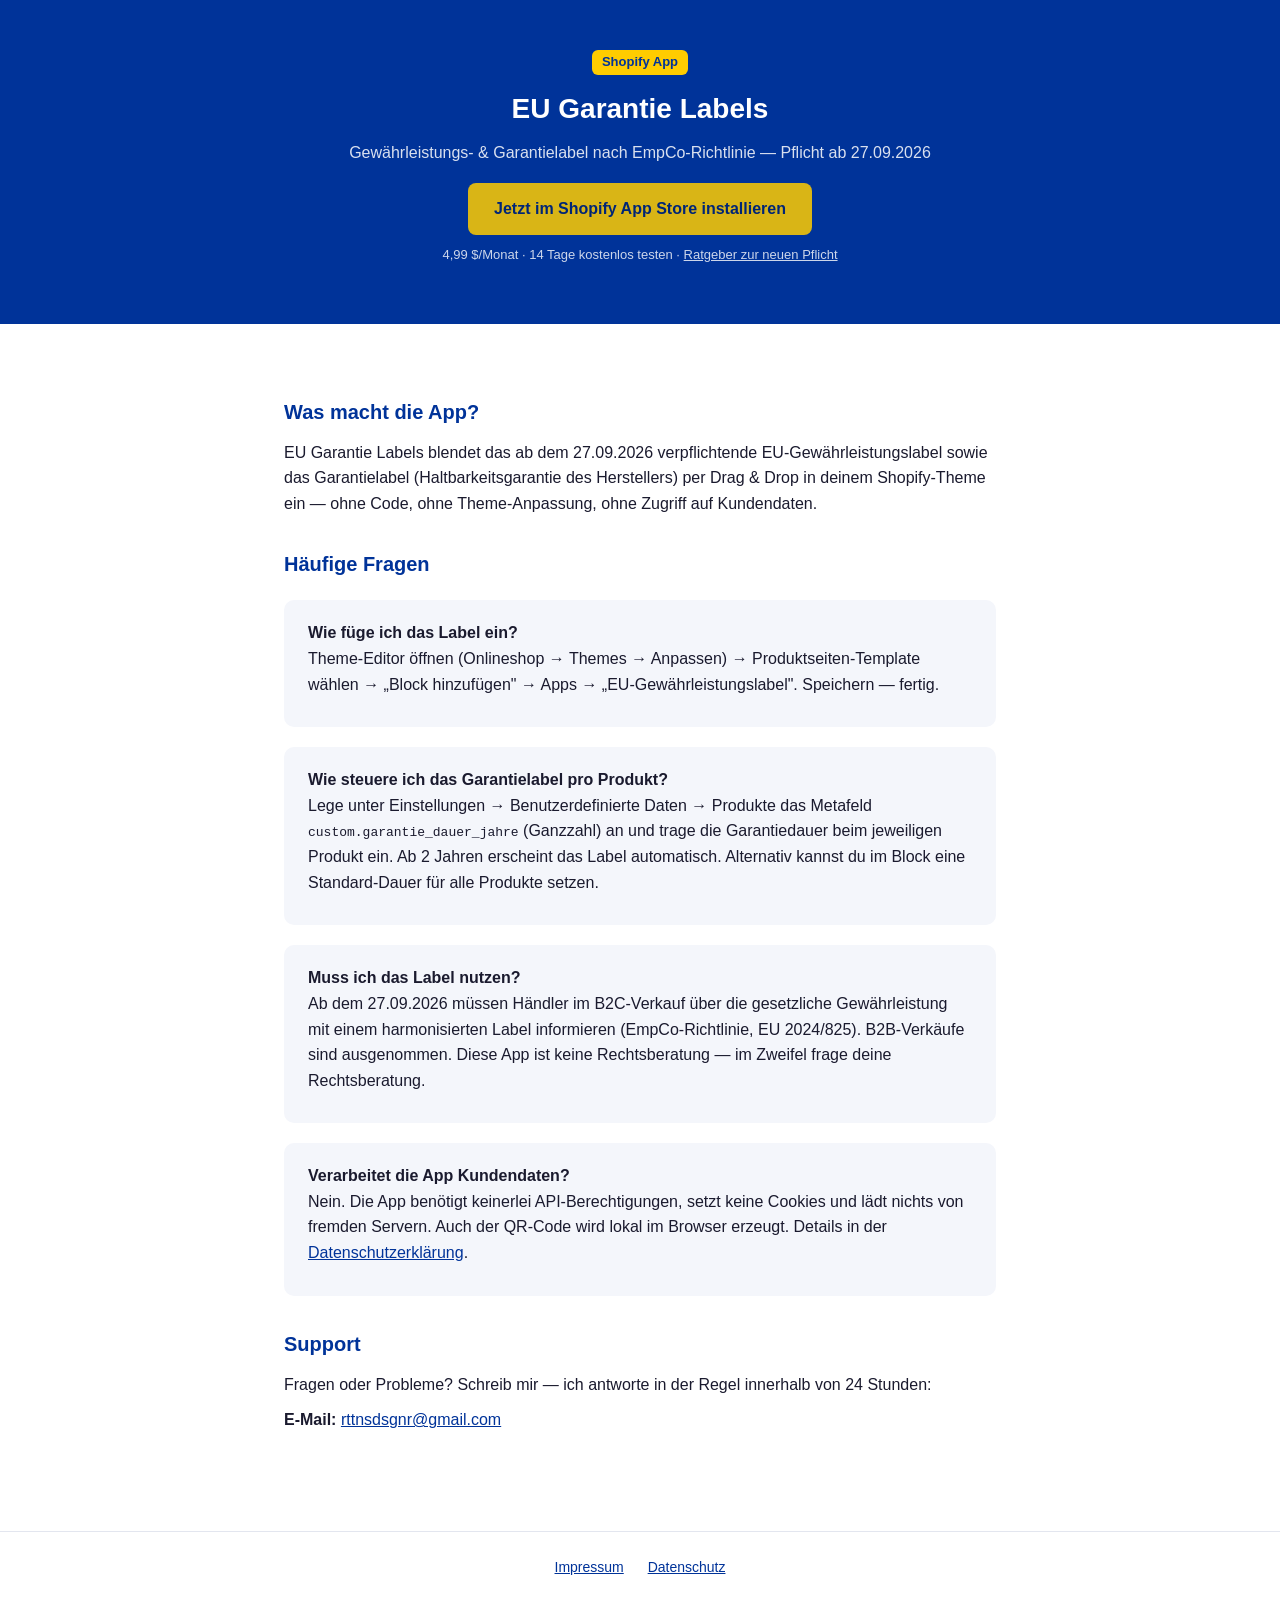
==== index.html @ a7b664f0 "App-Store-Button + SEO-Ratgeber" ====
<!DOCTYPE html>
<html lang="de">
<head>
<meta charset="UTF-8">
<meta name="viewport" content="width=device-width, initial-scale=1">
<title>EU Garantie Labels — Support</title>
<style>
  :root { --blau: #003399; --gelb: #FFCC00; }
  * { box-sizing: border-box; margin: 0; padding: 0; }
  body { font-family: -apple-system, "Segoe UI", Roboto, sans-serif; color: #1a1a2e; line-height: 1.6; }
  header { background: var(--blau); color: #fff; padding: 48px 24px; text-align: center; }
  header h1 { font-size: 28px; margin-bottom: 8px; }
  header p { opacity: .85; }
  main { max-width: 760px; margin: 0 auto; padding: 40px 24px; }
  h2 { color: var(--blau); margin: 32px 0 12px; font-size: 20px; }
  p, li { margin-bottom: 10px; }
  ul { padding-left: 22px; }
  .karte { background: #f4f6fb; border-radius: 10px; padding: 20px 24px; margin: 20px 0; }
  a { color: var(--blau); }
  footer { border-top: 1px solid #e3e6ef; margin-top: 48px; padding: 24px; text-align: center; font-size: 14px; color: #667; }
  footer a { margin: 0 10px; }
  .badge { display: inline-block; background: var(--gelb); color: var(--blau); font-weight: 700; border-radius: 6px; padding: 2px 10px; font-size: 13px; margin-bottom: 12px; }
</style>
</head>
<body>
<header>
  <div class="badge">Shopify App</div>
  <h1>EU Garantie Labels</h1>
  <p>Gewährleistungs- &amp; Garantielabel nach EmpCo-Richtlinie — Pflicht ab 27.09.2026</p>
  <p style="margin-top:18px;">
    <a href="https://apps.shopify.com/eu-garantie-labels" rel="noopener" style="display:inline-block;background:var(--gelb);color:#002370;font-weight:800;text-decoration:none;padding:13px 26px;border-radius:8px;">Jetzt im Shopify App Store installieren</a>
  </p>
  <p style="margin-top:10px;font-size:13px;opacity:.8;">4,99 $/Monat · 14 Tage kostenlos testen · <a href="ratgeber.html" style="color:#fff;">Ratgeber zur neuen Pflicht</a></p>
</header>
<main>
  <h2>Was macht die App?</h2>
  <p>EU Garantie Labels blendet das ab dem 27.09.2026 verpflichtende EU-Gewährleistungslabel sowie das Garantielabel (Haltbarkeitsgarantie des Herstellers) per Drag &amp; Drop in deinem Shopify-Theme ein — ohne Code, ohne Theme-Anpassung, ohne Zugriff auf Kundendaten.</p>

  <h2>Häufige Fragen</h2>
  <div class="karte">
    <p><strong>Wie füge ich das Label ein?</strong><br>
    Theme-Editor öffnen (Onlineshop → Themes → Anpassen) → Produktseiten-Template wählen → „Block hinzufügen" → Apps → „EU-Gewährleistungslabel". Speichern — fertig.</p>
  </div>
  <div class="karte">
    <p><strong>Wie steuere ich das Garantielabel pro Produkt?</strong><br>
    Lege unter Einstellungen → Benutzerdefinierte Daten → Produkte das Metafeld <code>custom.garantie_dauer_jahre</code> (Ganzzahl) an und trage die Garantiedauer beim jeweiligen Produkt ein. Ab 2 Jahren erscheint das Label automatisch. Alternativ kannst du im Block eine Standard-Dauer für alle Produkte setzen.</p>
  </div>
  <div class="karte">
    <p><strong>Muss ich das Label nutzen?</strong><br>
    Ab dem 27.09.2026 müssen Händler im B2C-Verkauf über die gesetzliche Gewährleistung mit einem harmonisierten Label informieren (EmpCo-Richtlinie, EU 2024/825). B2B-Verkäufe sind ausgenommen. Diese App ist keine Rechtsberatung — im Zweifel frage deine Rechtsberatung.</p>
  </div>
  <div class="karte">
    <p><strong>Verarbeitet die App Kundendaten?</strong><br>
    Nein. Die App benötigt keinerlei API-Berechtigungen, setzt keine Cookies und lädt nichts von fremden Servern. Auch der QR-Code wird lokal im Browser erzeugt. Details in der <a href="datenschutz.html">Datenschutzerklärung</a>.</p>
  </div>

  <h2>Support</h2>
  <p>Fragen oder Probleme? Schreib mir — ich antworte in der Regel innerhalb von 24 Stunden:</p>
  <p><strong>E-Mail:</strong> <a href="mailto:rttnsdsgnr@gmail.com">rttnsdsgnr@gmail.com</a></p>
</main>
<footer>
  <a href="impressum.html">Impressum</a>
  <a href="datenschutz.html">Datenschutz</a>
</footer>
</body>
</html>
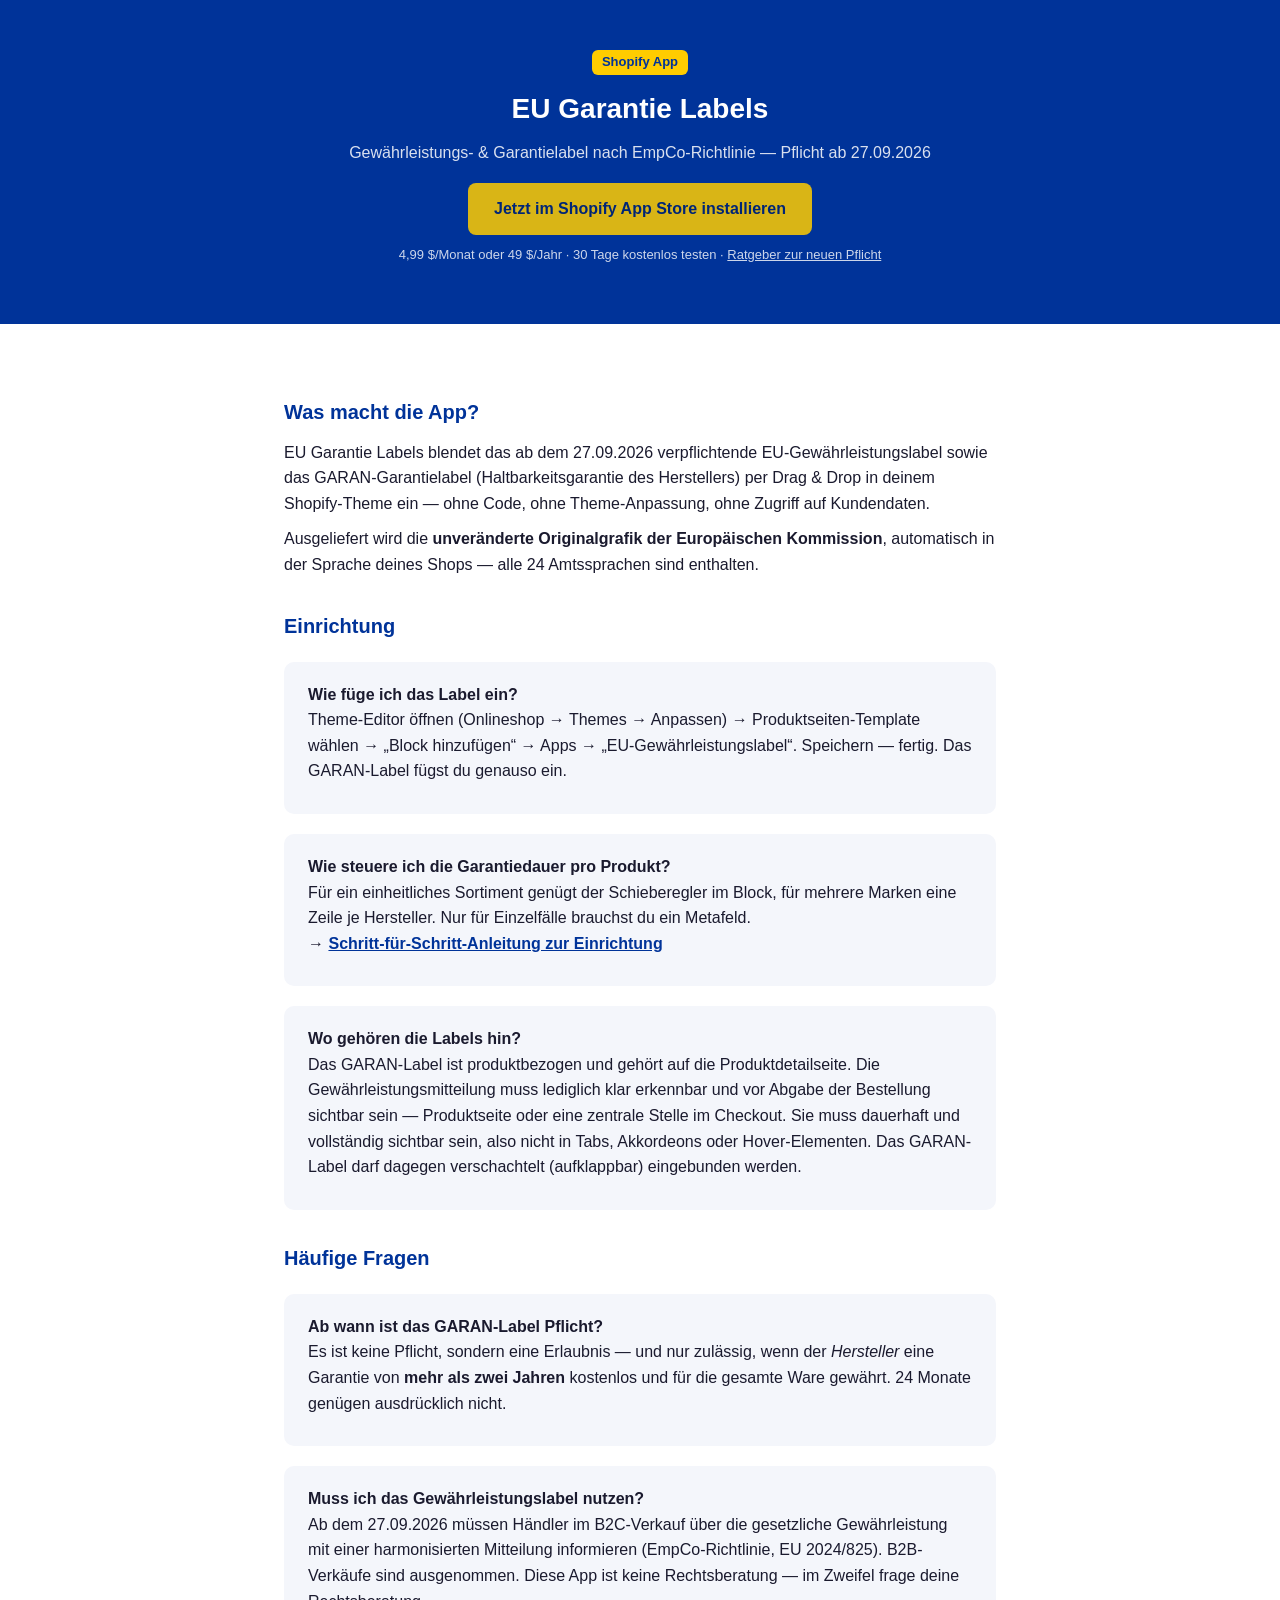
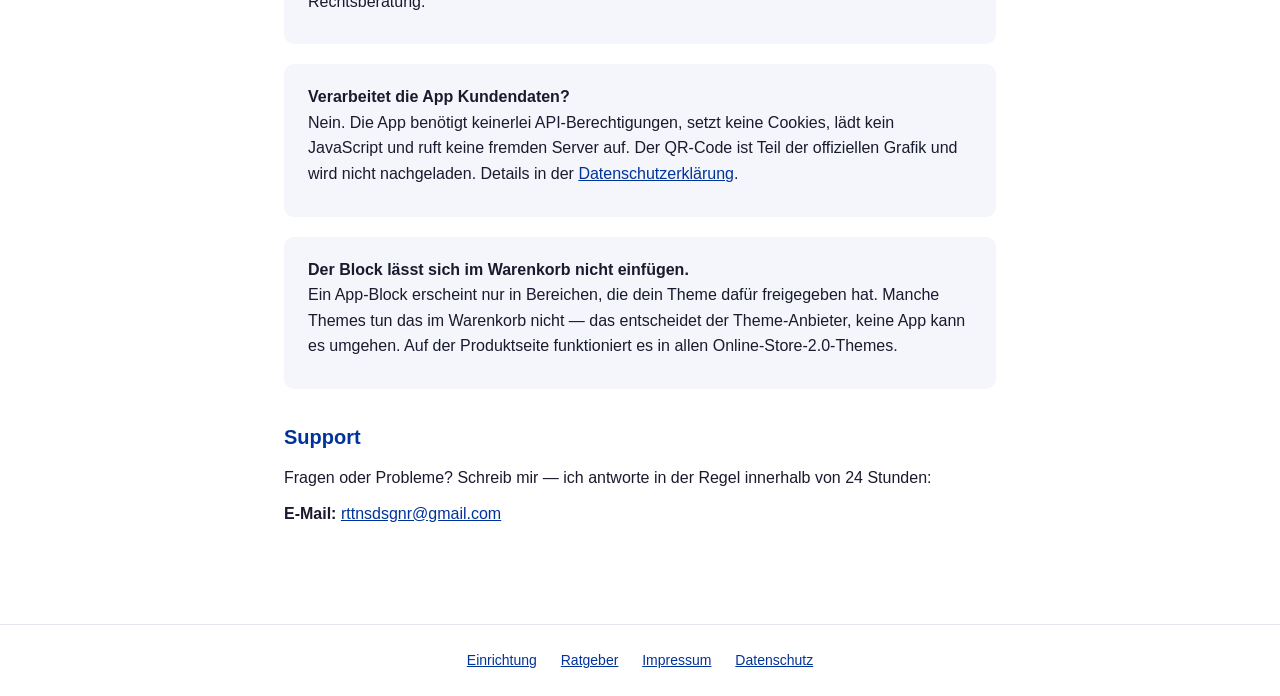
==== commit f7fbe0bc: "Einrichtungsanleitung ergaenzt, veraltete Angaben korrigiert" ====
--- a/index.html
+++ b/index.html
@@ -17,6 +17,7 @@
   ul { padding-left: 22px; }
   .karte { background: #f4f6fb; border-radius: 10px; padding: 20px 24px; margin: 20px 0; }
   a { color: var(--blau); }
+  code { background: #eef1f8; border-radius: 4px; padding: 1px 6px; font-size: 14px; }
   footer { border-top: 1px solid #e3e6ef; margin-top: 48px; padding: 24px; text-align: center; font-size: 14px; color: #667; }
   footer a { margin: 0 10px; }
   .badge { display: inline-block; background: var(--gelb); color: var(--blau); font-weight: 700; border-radius: 6px; padding: 2px 10px; font-size: 13px; margin-bottom: 12px; }
@@ -30,28 +31,44 @@
   <p style="margin-top:18px;">
     <a href="https://apps.shopify.com/eu-garantie-labels" rel="noopener" style="display:inline-block;background:var(--gelb);color:#002370;font-weight:800;text-decoration:none;padding:13px 26px;border-radius:8px;">Jetzt im Shopify App Store installieren</a>
   </p>
-  <p style="margin-top:10px;font-size:13px;opacity:.8;">4,99 $/Monat · 14 Tage kostenlos testen · <a href="ratgeber.html" style="color:#fff;">Ratgeber zur neuen Pflicht</a></p>
+  <p style="margin-top:10px;font-size:13px;opacity:.8;">4,99 $/Monat oder 49 $/Jahr · 30 Tage kostenlos testen · <a href="ratgeber.html" style="color:#fff;">Ratgeber zur neuen Pflicht</a></p>
 </header>
 <main>
   <h2>Was macht die App?</h2>
-  <p>EU Garantie Labels blendet das ab dem 27.09.2026 verpflichtende EU-Gewährleistungslabel sowie das Garantielabel (Haltbarkeitsgarantie des Herstellers) per Drag &amp; Drop in deinem Shopify-Theme ein — ohne Code, ohne Theme-Anpassung, ohne Zugriff auf Kundendaten.</p>
+  <p>EU Garantie Labels blendet das ab dem 27.09.2026 verpflichtende EU-Gewährleistungslabel sowie das GARAN-Garantielabel (Haltbarkeitsgarantie des Herstellers) per Drag &amp; Drop in deinem Shopify-Theme ein — ohne Code, ohne Theme-Anpassung, ohne Zugriff auf Kundendaten.</p>
+  <p>Ausgeliefert wird die <strong>unveränderte Originalgrafik der Europäischen Kommission</strong>, automatisch in der Sprache deines Shops — alle 24 Amtssprachen sind enthalten.</p>
+
+  <h2>Einrichtung</h2>
+  <div class="karte">
+    <p><strong>Wie füge ich das Label ein?</strong><br>
+    Theme-Editor öffnen (Onlineshop → Themes → Anpassen) → Produktseiten-Template wählen → „Block hinzufügen“ → Apps → „EU-Gewährleistungslabel“. Speichern — fertig. Das GARAN-Label fügst du genauso ein.</p>
+  </div>
+  <div class="karte">
+    <p><strong>Wie steuere ich die Garantiedauer pro Produkt?</strong><br>
+    Für ein einheitliches Sortiment genügt der Schieberegler im Block, für mehrere Marken eine Zeile je Hersteller. Nur für Einzelfälle brauchst du ein Metafeld.<br>
+    → <a href="einrichtung.html"><strong>Schritt-für-Schritt-Anleitung zur Einrichtung</strong></a></p>
+  </div>
+  <div class="karte">
+    <p><strong>Wo gehören die Labels hin?</strong><br>
+    Das GARAN-Label ist produktbezogen und gehört auf die Produktdetailseite. Die Gewährleistungsmitteilung muss lediglich klar erkennbar und vor Abgabe der Bestellung sichtbar sein — Produktseite oder eine zentrale Stelle im Checkout. Sie muss dauerhaft und vollständig sichtbar sein, also nicht in Tabs, Akkordeons oder Hover-Elementen. Das GARAN-Label darf dagegen verschachtelt (aufklappbar) eingebunden werden.</p>
+  </div>
 
   <h2>Häufige Fragen</h2>
   <div class="karte">
-    <p><strong>Wie füge ich das Label ein?</strong><br>
-    Theme-Editor öffnen (Onlineshop → Themes → Anpassen) → Produktseiten-Template wählen → „Block hinzufügen" → Apps → „EU-Gewährleistungslabel". Speichern — fertig.</p>
+    <p><strong>Ab wann ist das GARAN-Label Pflicht?</strong><br>
+    Es ist keine Pflicht, sondern eine Erlaubnis — und nur zulässig, wenn der <em>Hersteller</em> eine Garantie von <strong>mehr als zwei Jahren</strong> kostenlos und für die gesamte Ware gewährt. 24 Monate genügen ausdrücklich nicht.</p>
   </div>
   <div class="karte">
-    <p><strong>Wie steuere ich das Garantielabel pro Produkt?</strong><br>
-    Lege unter Einstellungen → Benutzerdefinierte Daten → Produkte das Metafeld <code>custom.garantie_dauer_jahre</code> (Ganzzahl) an und trage die Garantiedauer beim jeweiligen Produkt ein. Ab 2 Jahren erscheint das Label automatisch. Alternativ kannst du im Block eine Standard-Dauer für alle Produkte setzen.</p>
-  </div>
-  <div class="karte">
-    <p><strong>Muss ich das Label nutzen?</strong><br>
-    Ab dem 27.09.2026 müssen Händler im B2C-Verkauf über die gesetzliche Gewährleistung mit einem harmonisierten Label informieren (EmpCo-Richtlinie, EU 2024/825). B2B-Verkäufe sind ausgenommen. Diese App ist keine Rechtsberatung — im Zweifel frage deine Rechtsberatung.</p>
+    <p><strong>Muss ich das Gewährleistungslabel nutzen?</strong><br>
+    Ab dem 27.09.2026 müssen Händler im B2C-Verkauf über die gesetzliche Gewährleistung mit einer harmonisierten Mitteilung informieren (EmpCo-Richtlinie, EU 2024/825). B2B-Verkäufe sind ausgenommen. Diese App ist keine Rechtsberatung — im Zweifel frage deine Rechtsberatung.</p>
   </div>
   <div class="karte">
     <p><strong>Verarbeitet die App Kundendaten?</strong><br>
-    Nein. Die App benötigt keinerlei API-Berechtigungen, setzt keine Cookies und lädt nichts von fremden Servern. Auch der QR-Code wird lokal im Browser erzeugt. Details in der <a href="datenschutz.html">Datenschutzerklärung</a>.</p>
+    Nein. Die App benötigt keinerlei API-Berechtigungen, setzt keine Cookies, lädt kein JavaScript und ruft keine fremden Server auf. Der QR-Code ist Teil der offiziellen Grafik und wird nicht nachgeladen. Details in der <a href="datenschutz.html">Datenschutzerklärung</a>.</p>
+  </div>
+  <div class="karte">
+    <p><strong>Der Block lässt sich im Warenkorb nicht einfügen.</strong><br>
+    Ein App-Block erscheint nur in Bereichen, die dein Theme dafür freigegeben hat. Manche Themes tun das im Warenkorb nicht — das entscheidet der Theme-Anbieter, keine App kann es umgehen. Auf der Produktseite funktioniert es in allen Online-Store-2.0-Themes.</p>
   </div>
 
   <h2>Support</h2>
@@ -59,6 +76,8 @@
   <p><strong>E-Mail:</strong> <a href="mailto:rttnsdsgnr@gmail.com">rttnsdsgnr@gmail.com</a></p>
 </main>
 <footer>
+  <a href="einrichtung.html">Einrichtung</a>
+  <a href="ratgeber.html">Ratgeber</a>
   <a href="impressum.html">Impressum</a>
   <a href="datenschutz.html">Datenschutz</a>
 </footer>
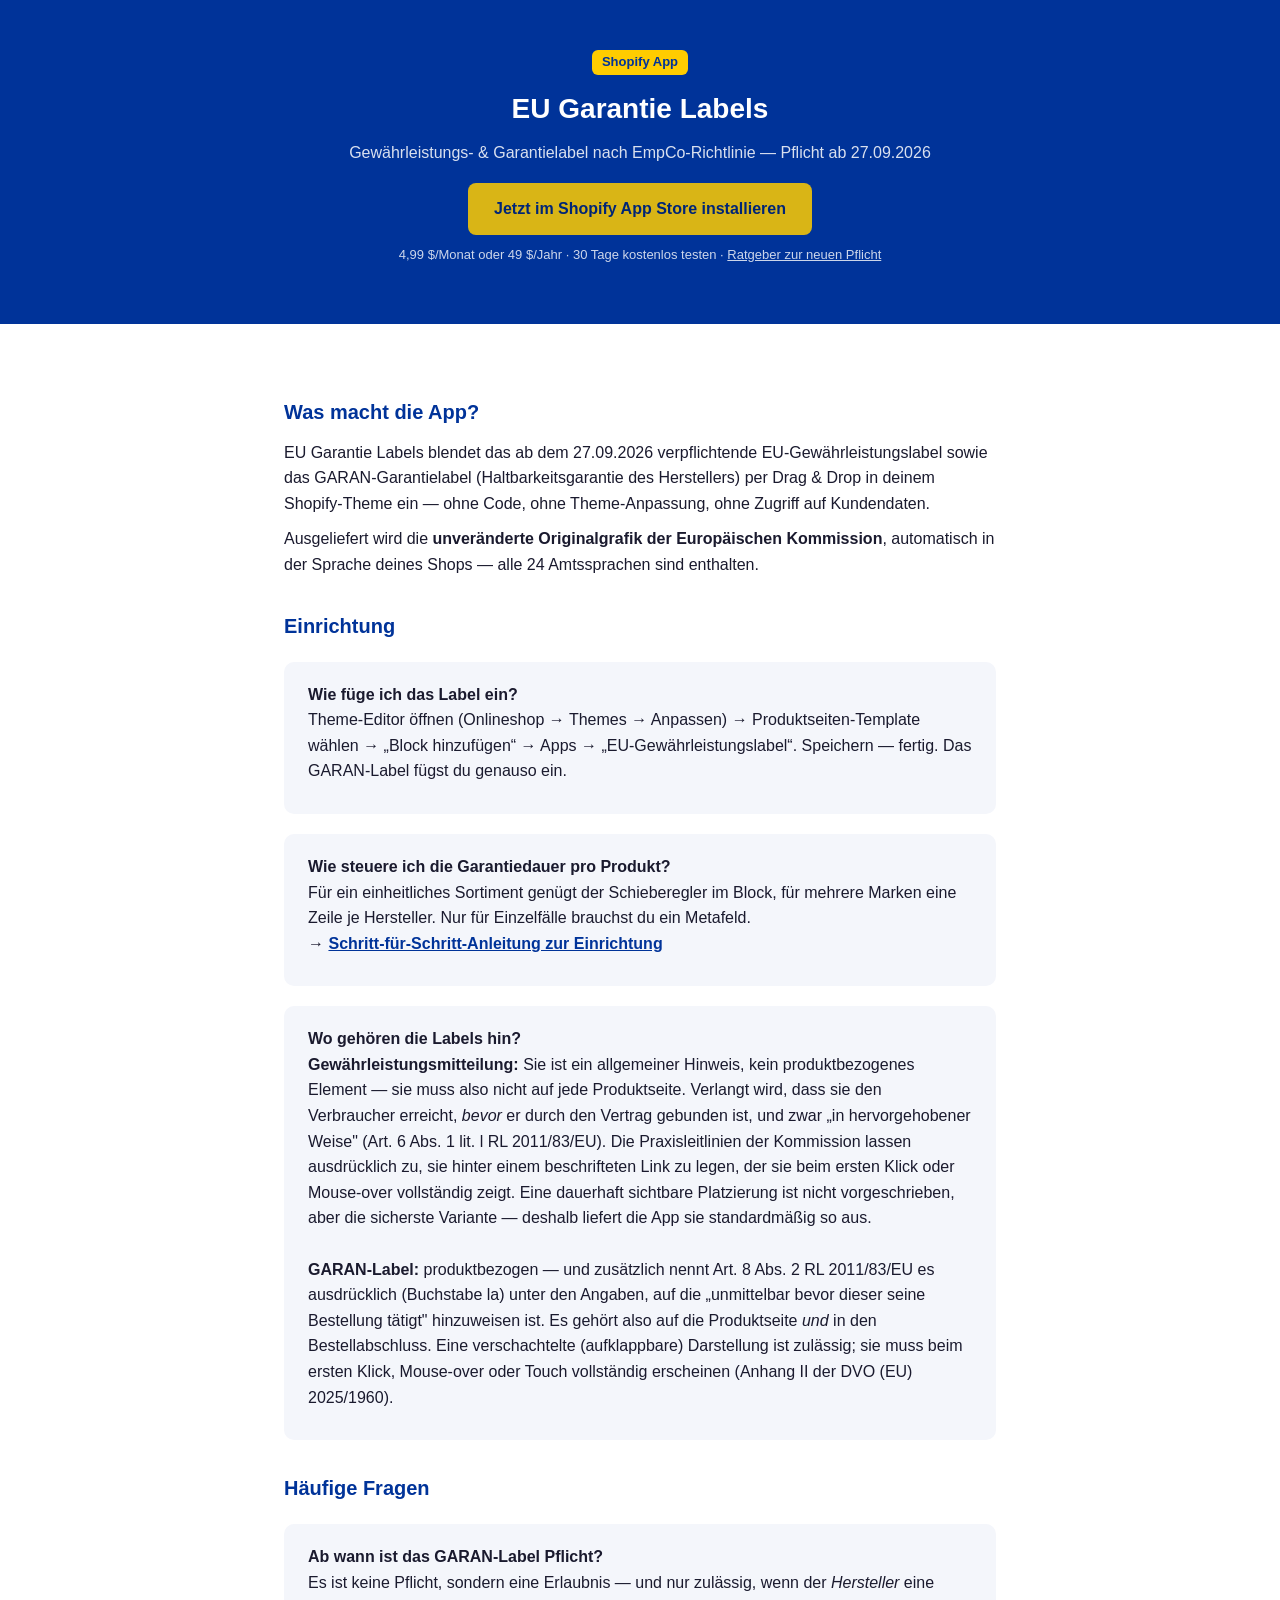
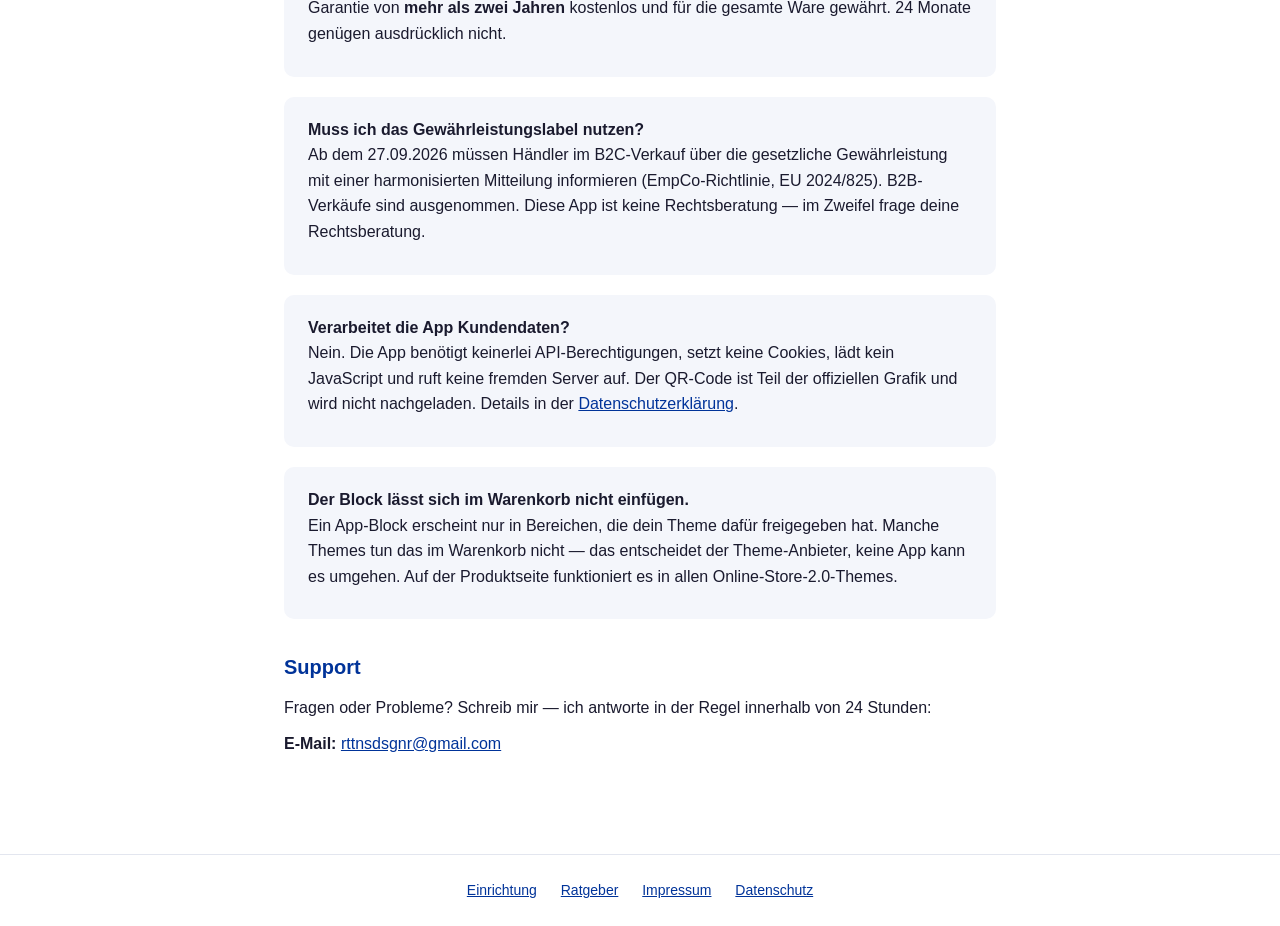
==== commit 2c73fa61: "Rechtsaussagen korrigiert: Mitteilung muss nicht statisch sein; GARAN-Label auch vor Bestellabgabe" ====
--- a/index.html
+++ b/index.html
@@ -50,7 +50,8 @@
   </div>
   <div class="karte">
     <p><strong>Wo gehören die Labels hin?</strong><br>
-    Das GARAN-Label ist produktbezogen und gehört auf die Produktdetailseite. Die Gewährleistungsmitteilung muss lediglich klar erkennbar und vor Abgabe der Bestellung sichtbar sein — Produktseite oder eine zentrale Stelle im Checkout. Sie muss dauerhaft und vollständig sichtbar sein, also nicht in Tabs, Akkordeons oder Hover-Elementen. Das GARAN-Label darf dagegen verschachtelt (aufklappbar) eingebunden werden.</p>
+    <strong>Gewährleistungsmitteilung:</strong> Sie ist ein allgemeiner Hinweis, kein produktbezogenes Element — sie muss also nicht auf jede Produktseite. Verlangt wird, dass sie den Verbraucher erreicht, <em>bevor</em> er durch den Vertrag gebunden ist, und zwar „in hervorgehobener Weise" (Art. 6 Abs. 1 lit. l RL 2011/83/EU). Die Praxisleitlinien der Kommission lassen ausdrücklich zu, sie hinter einem beschrifteten Link zu legen, der sie beim ersten Klick oder Mouse-over vollständig zeigt. Eine dauerhaft sichtbare Platzierung ist nicht vorgeschrieben, aber die sicherste Variante — deshalb liefert die App sie standardmäßig so aus.<br><br>
+    <strong>GARAN-Label:</strong> produktbezogen — und zusätzlich nennt Art. 8 Abs. 2 RL 2011/83/EU es ausdrücklich (Buchstabe la) unter den Angaben, auf die „unmittelbar bevor dieser seine Bestellung tätigt" hinzuweisen ist. Es gehört also auf die Produktseite <em>und</em> in den Bestellabschluss. Eine verschachtelte (aufklappbare) Darstellung ist zulässig; sie muss beim ersten Klick, Mouse-over oder Touch vollständig erscheinen (Anhang II der DVO (EU) 2025/1960).</p>
   </div>
 
   <h2>Häufige Fragen</h2>
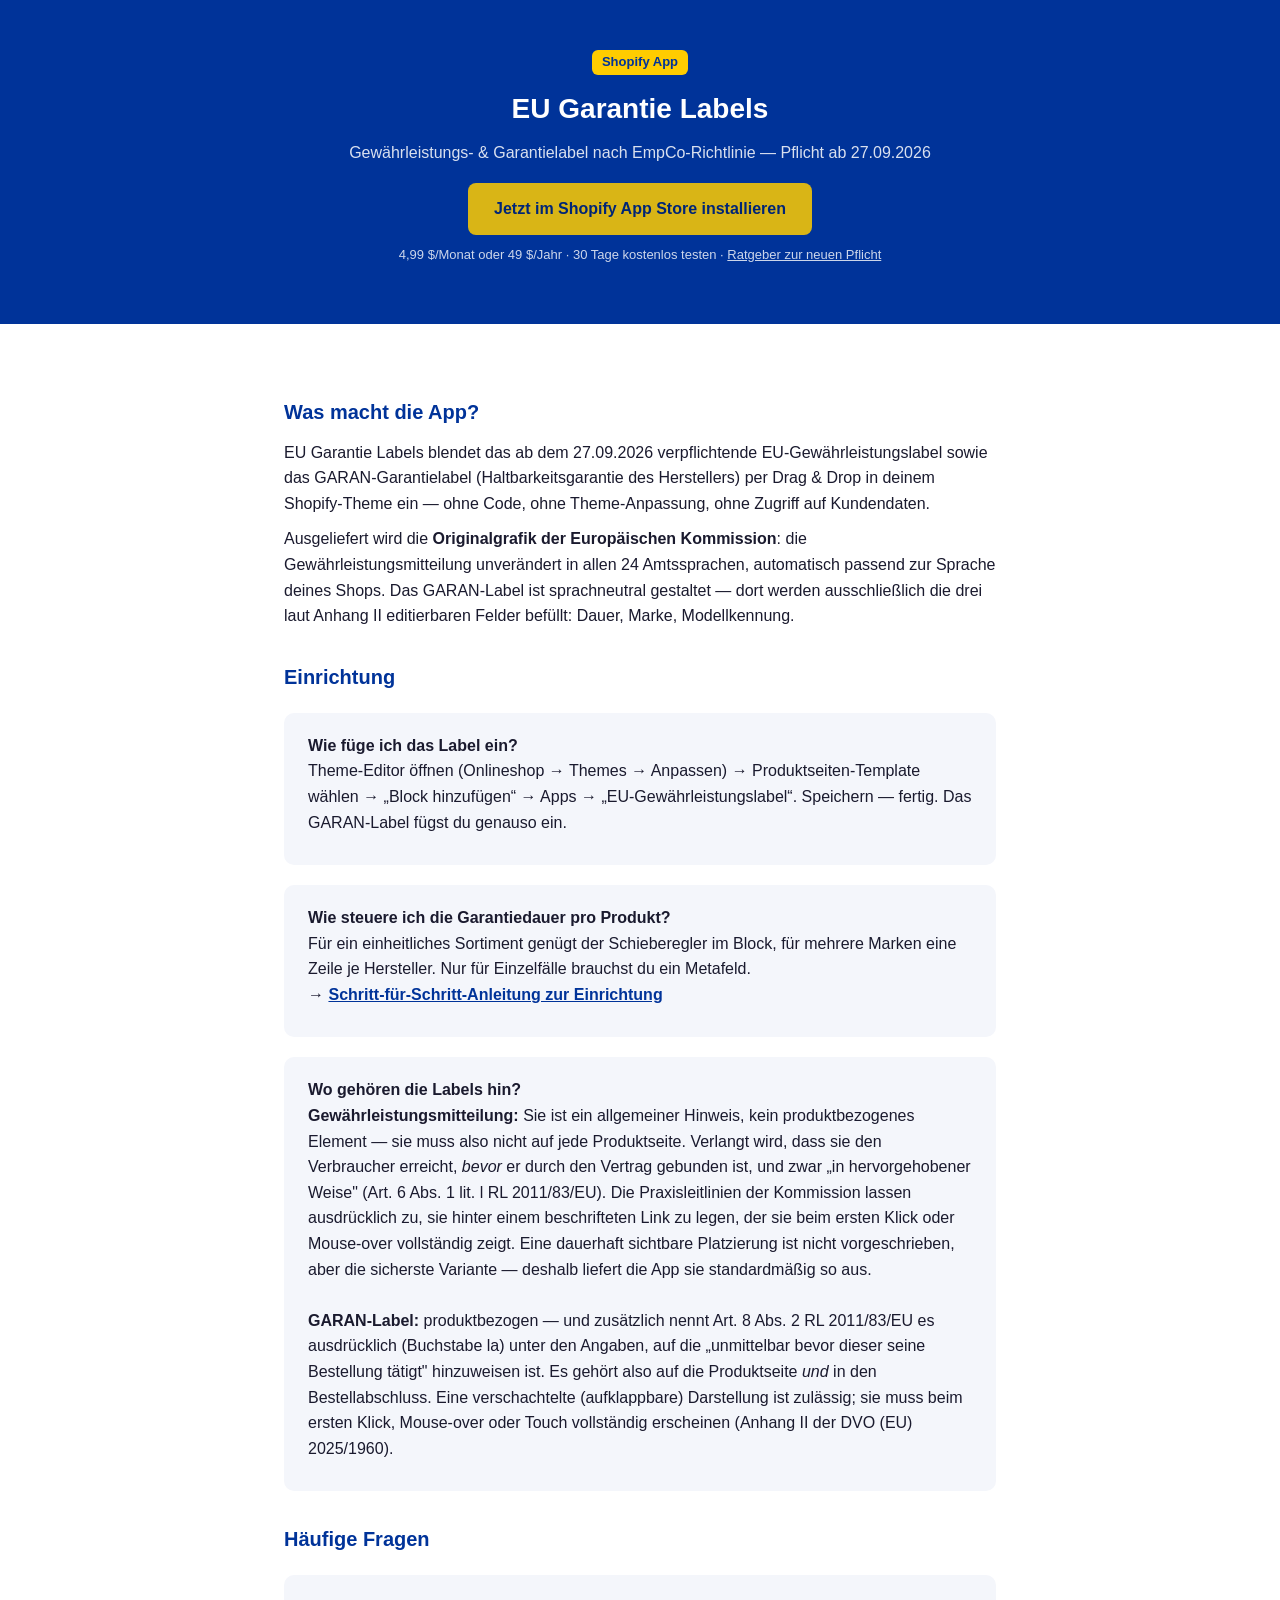
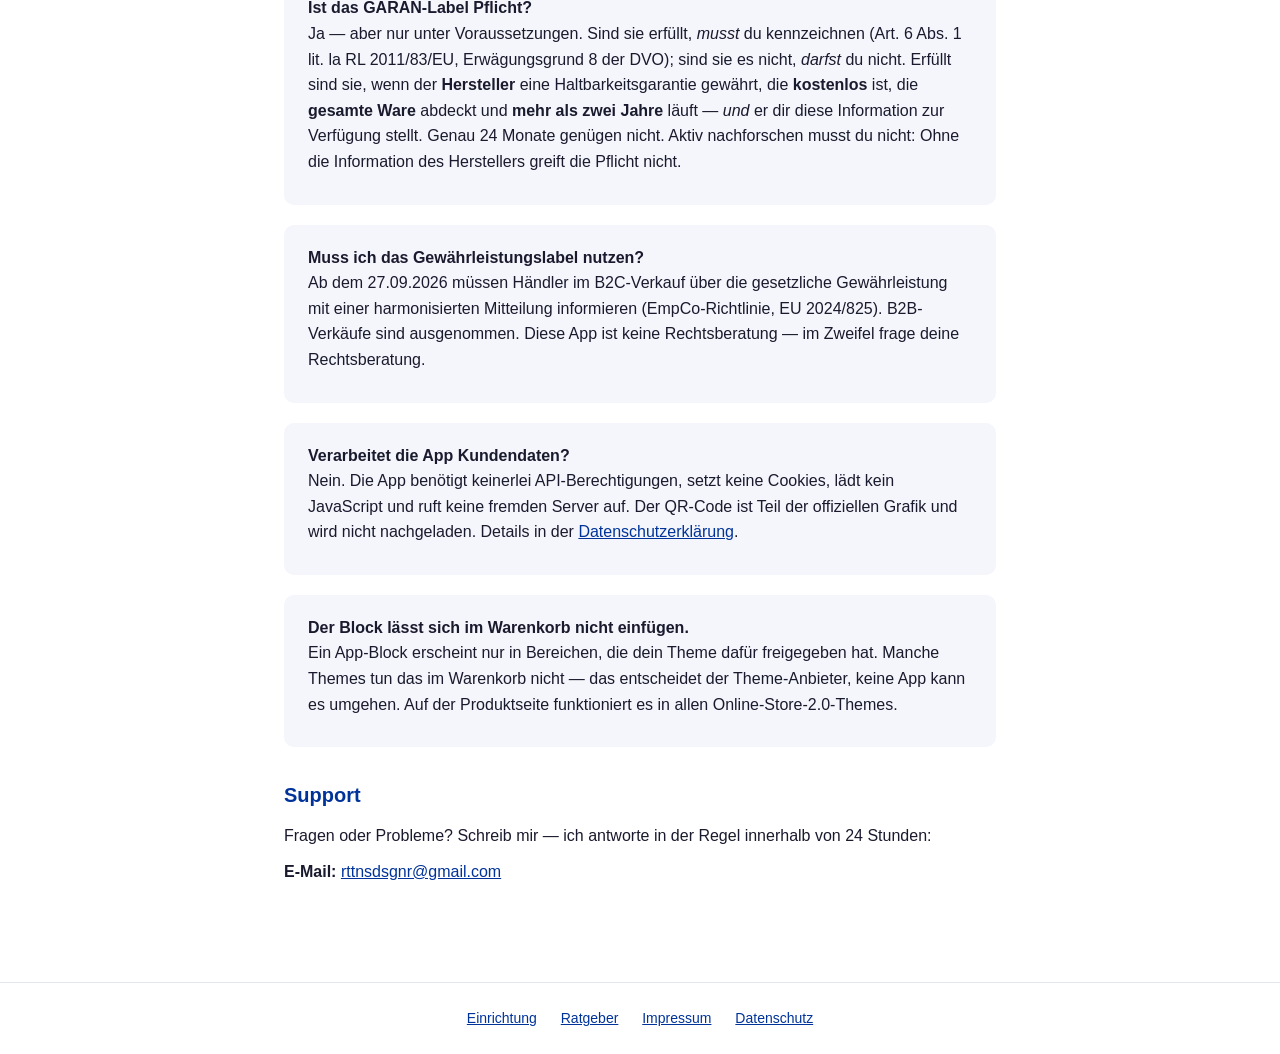
==== commit 97ba2c15: "Audit-Korrekturen und strengere Darstellungsvorgabe fuer die Mitteilung" ====
--- a/index.html
+++ b/index.html
@@ -36,7 +36,7 @@
 <main>
   <h2>Was macht die App?</h2>
   <p>EU Garantie Labels blendet das ab dem 27.09.2026 verpflichtende EU-Gewährleistungslabel sowie das GARAN-Garantielabel (Haltbarkeitsgarantie des Herstellers) per Drag &amp; Drop in deinem Shopify-Theme ein — ohne Code, ohne Theme-Anpassung, ohne Zugriff auf Kundendaten.</p>
-  <p>Ausgeliefert wird die <strong>unveränderte Originalgrafik der Europäischen Kommission</strong>, automatisch in der Sprache deines Shops — alle 24 Amtssprachen sind enthalten.</p>
+  <p>Ausgeliefert wird die <strong>Originalgrafik der Europäischen Kommission</strong>: die Gewährleistungsmitteilung unverändert in allen 24 Amtssprachen, automatisch passend zur Sprache deines Shops. Das GARAN-Label ist sprachneutral gestaltet — dort werden ausschließlich die drei laut Anhang II editierbaren Felder befüllt: Dauer, Marke, Modellkennung.</p>
 
   <h2>Einrichtung</h2>
   <div class="karte">
@@ -56,8 +56,8 @@
 
   <h2>Häufige Fragen</h2>
   <div class="karte">
-    <p><strong>Ab wann ist das GARAN-Label Pflicht?</strong><br>
-    Es ist keine Pflicht, sondern eine Erlaubnis — und nur zulässig, wenn der <em>Hersteller</em> eine Garantie von <strong>mehr als zwei Jahren</strong> kostenlos und für die gesamte Ware gewährt. 24 Monate genügen ausdrücklich nicht.</p>
+    <p><strong>Ist das GARAN-Label Pflicht?</strong><br>
+    Ja — aber nur unter Voraussetzungen. Sind sie erfüllt, <em>musst</em> du kennzeichnen (Art. 6 Abs. 1 lit. la RL 2011/83/EU, Erwägungsgrund 8 der DVO); sind sie es nicht, <em>darfst</em> du nicht. Erfüllt sind sie, wenn der <strong>Hersteller</strong> eine Haltbarkeitsgarantie gewährt, die <strong>kostenlos</strong> ist, die <strong>gesamte Ware</strong> abdeckt und <strong>mehr als zwei Jahre</strong> läuft — <em>und</em> er dir diese Information zur Verfügung stellt. Genau 24 Monate genügen nicht. Aktiv nachforschen musst du nicht: Ohne die Information des Herstellers greift die Pflicht nicht.</p>
   </div>
   <div class="karte">
     <p><strong>Muss ich das Gewährleistungslabel nutzen?</strong><br>
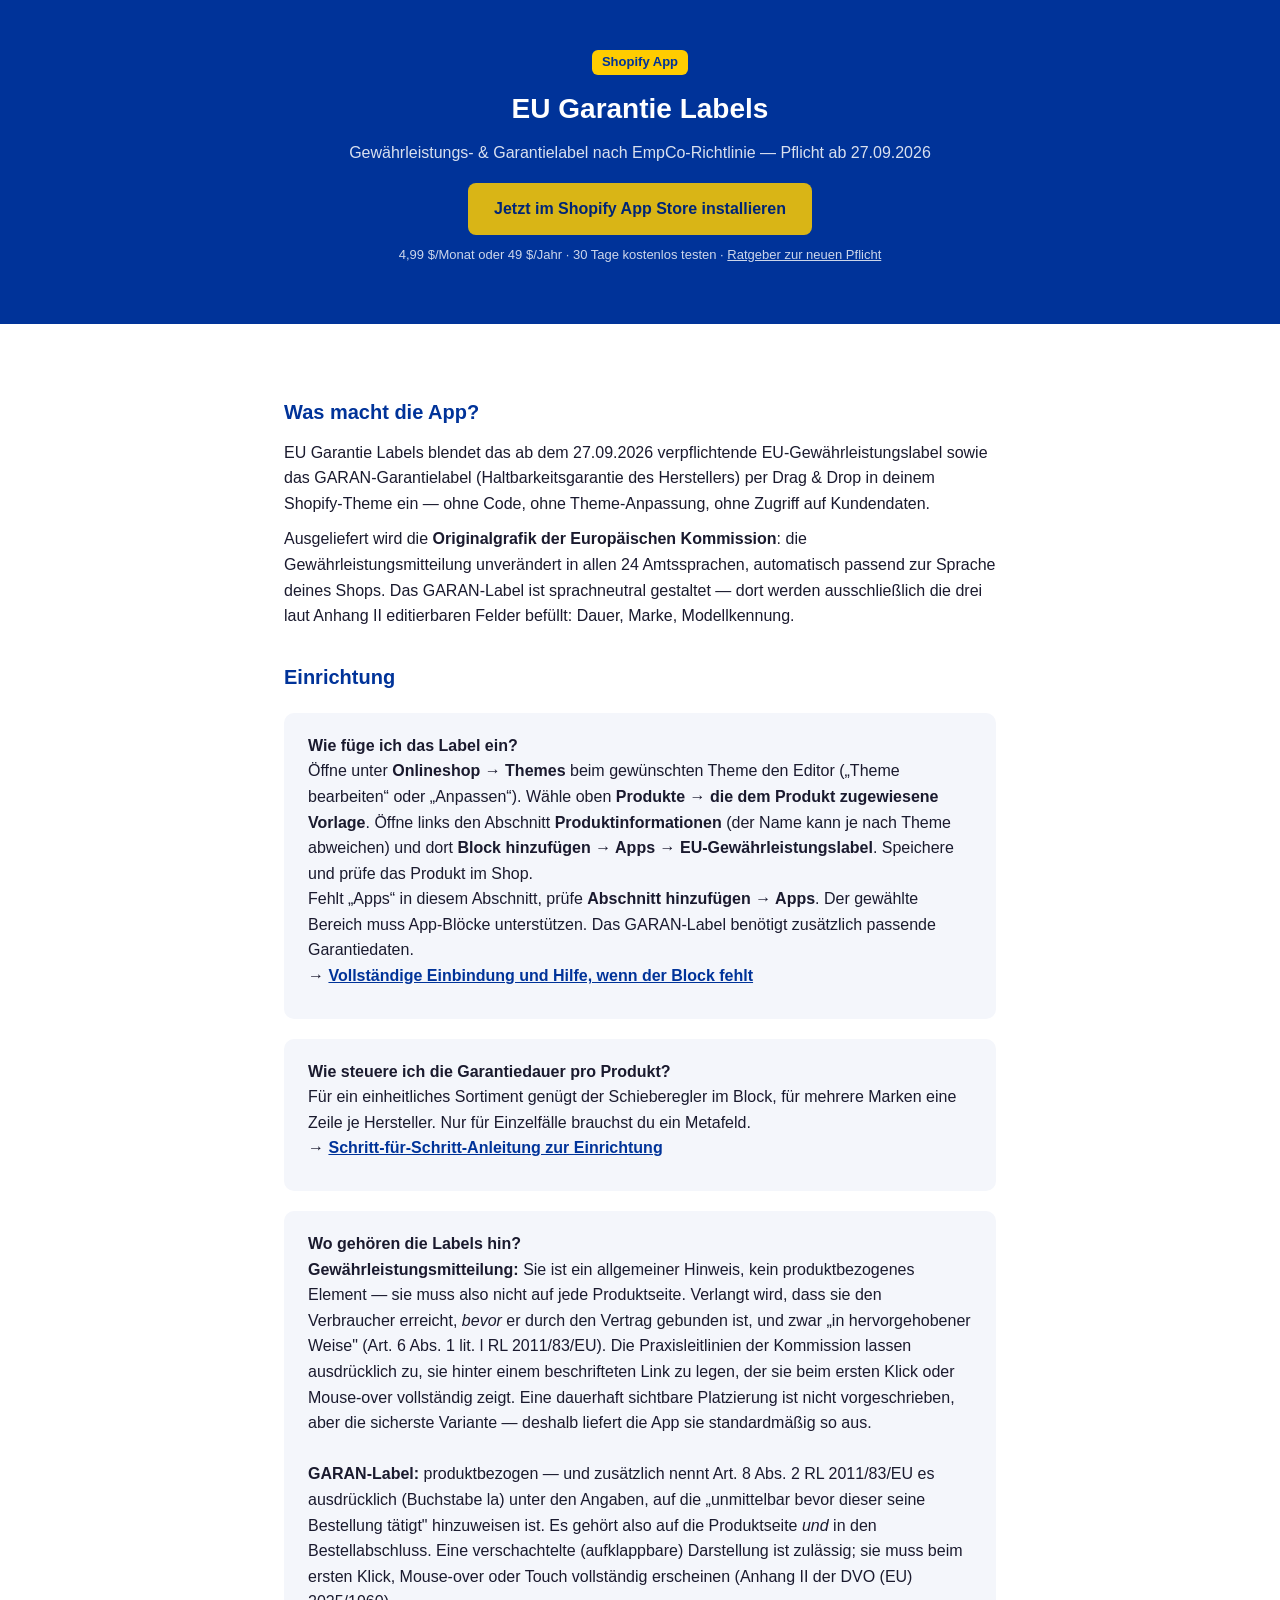
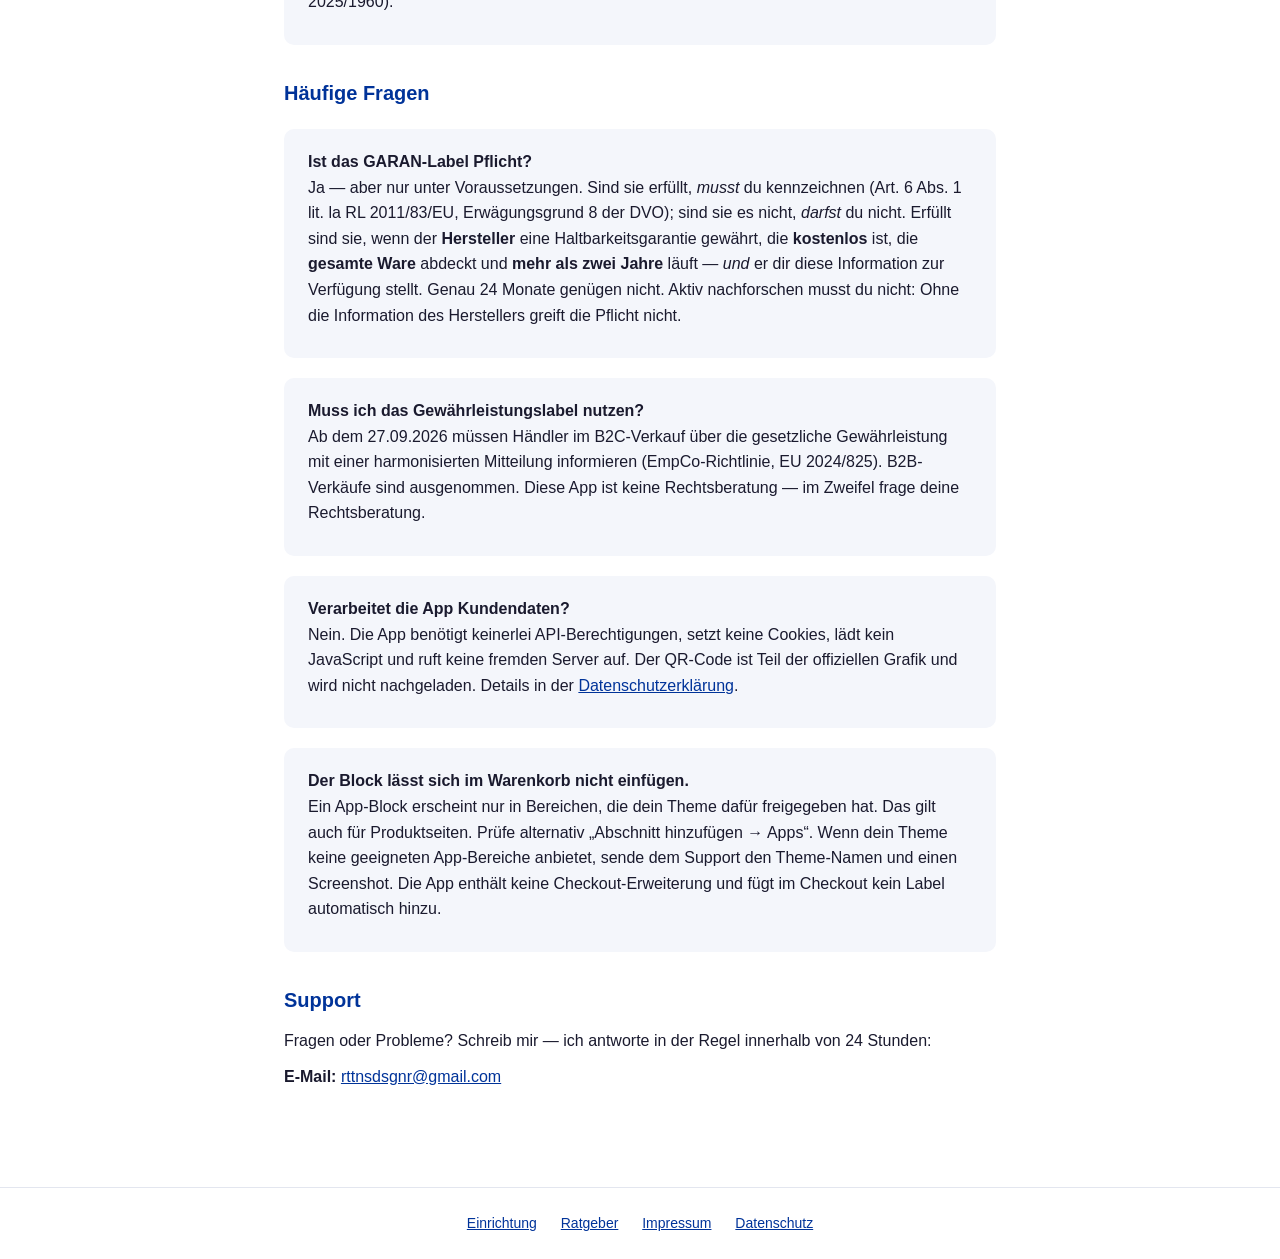
==== commit 22cc438b: "Improve P1 setup instructions" ====
--- a/index.html
+++ b/index.html
@@ -41,7 +41,9 @@
   <h2>Einrichtung</h2>
   <div class="karte">
     <p><strong>Wie füge ich das Label ein?</strong><br>
-    Theme-Editor öffnen (Onlineshop → Themes → Anpassen) → Produktseiten-Template wählen → „Block hinzufügen“ → Apps → „EU-Gewährleistungslabel“. Speichern — fertig. Das GARAN-Label fügst du genauso ein.</p>
+    Öffne unter <strong>Onlineshop → Themes</strong> beim gewünschten Theme den Editor („Theme bearbeiten“ oder „Anpassen“). Wähle oben <strong>Produkte → die dem Produkt zugewiesene Vorlage</strong>. Öffne links den Abschnitt <strong>Produktinformationen</strong> (der Name kann je nach Theme abweichen) und dort <strong>Block hinzufügen → Apps → EU-Gewährleistungslabel</strong>. Speichere und prüfe das Produkt im Shop.<br>
+    Fehlt „Apps“ in diesem Abschnitt, prüfe <strong>Abschnitt hinzufügen → Apps</strong>. Der gewählte Bereich muss App-Blöcke unterstützen. Das GARAN-Label benötigt zusätzlich passende Garantiedaten.<br>
+    → <a href="einrichtung.html#block-einfuegen"><strong>Vollständige Einbindung und Hilfe, wenn der Block fehlt</strong></a></p>
   </div>
   <div class="karte">
     <p><strong>Wie steuere ich die Garantiedauer pro Produkt?</strong><br>
@@ -69,7 +71,7 @@
   </div>
   <div class="karte">
     <p><strong>Der Block lässt sich im Warenkorb nicht einfügen.</strong><br>
-    Ein App-Block erscheint nur in Bereichen, die dein Theme dafür freigegeben hat. Manche Themes tun das im Warenkorb nicht — das entscheidet der Theme-Anbieter, keine App kann es umgehen. Auf der Produktseite funktioniert es in allen Online-Store-2.0-Themes.</p>
+    Ein App-Block erscheint nur in Bereichen, die dein Theme dafür freigegeben hat. Das gilt auch für Produktseiten. Prüfe alternativ „Abschnitt hinzufügen → Apps“. Wenn dein Theme keine geeigneten App-Bereiche anbietet, sende dem Support den Theme-Namen und einen Screenshot. Die App enthält keine Checkout-Erweiterung und fügt im Checkout kein Label automatisch hinzu.</p>
   </div>
 
   <h2>Support</h2>
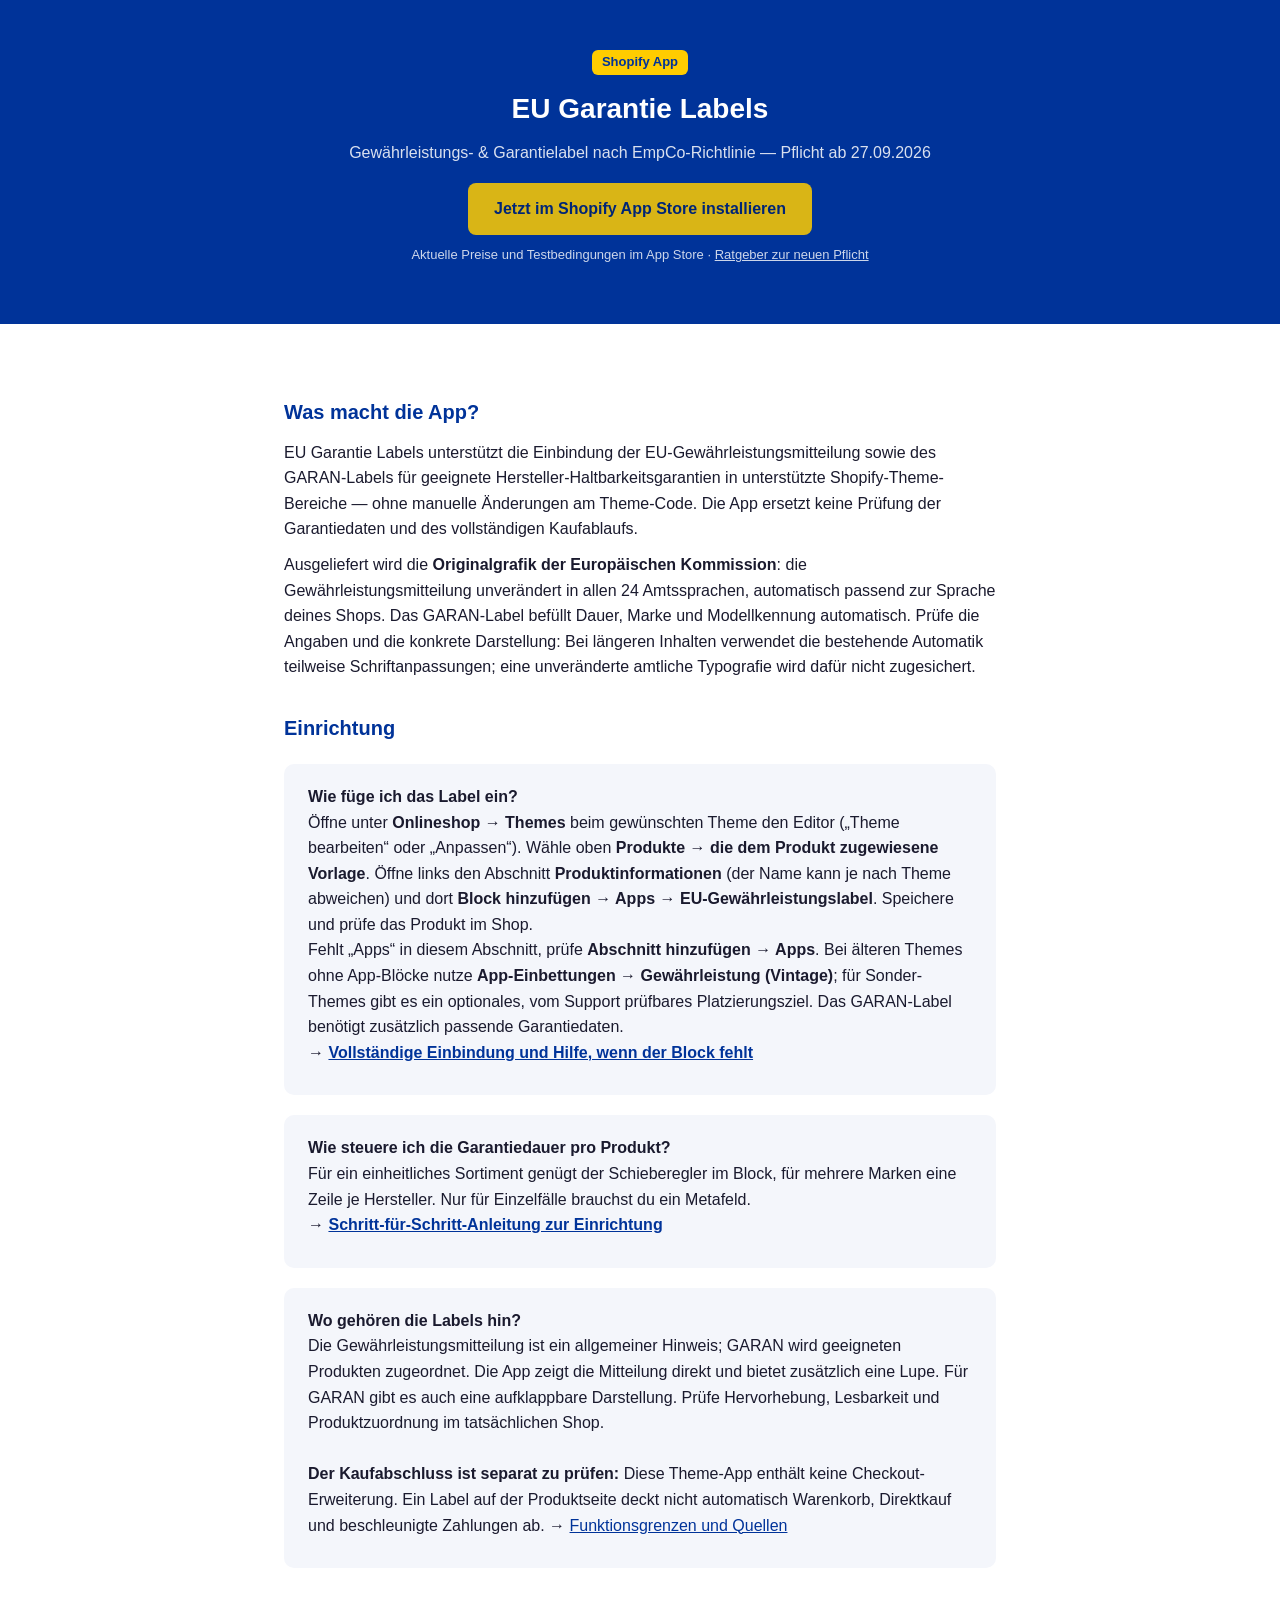
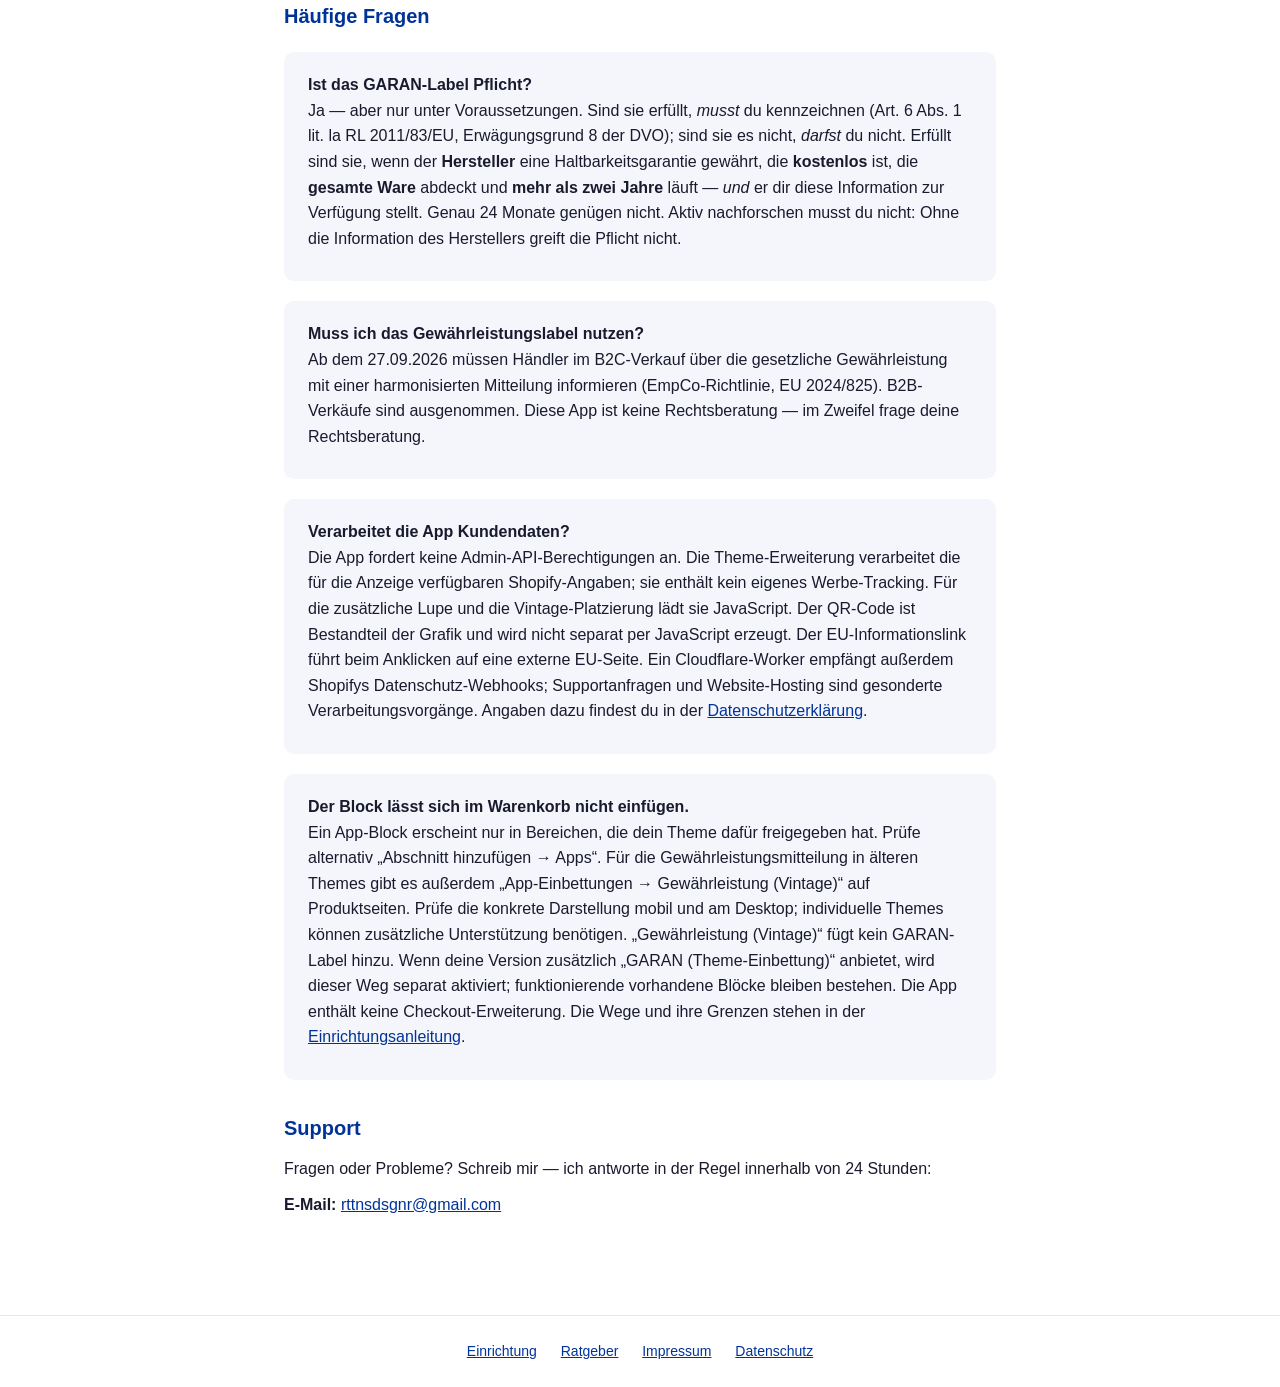
==== commit a56a14b6: "Clarify vintage setup, app limits and privacy documentation" ====
--- a/index.html
+++ b/index.html
@@ -31,18 +31,18 @@
   <p style="margin-top:18px;">
     <a href="https://apps.shopify.com/eu-garantie-labels" rel="noopener" style="display:inline-block;background:var(--gelb);color:#002370;font-weight:800;text-decoration:none;padding:13px 26px;border-radius:8px;">Jetzt im Shopify App Store installieren</a>
   </p>
-  <p style="margin-top:10px;font-size:13px;opacity:.8;">4,99 $/Monat oder 49 $/Jahr · 30 Tage kostenlos testen · <a href="ratgeber.html" style="color:#fff;">Ratgeber zur neuen Pflicht</a></p>
+  <p style="margin-top:10px;font-size:13px;opacity:.8;">Aktuelle Preise und Testbedingungen im App Store · <a href="ratgeber.html" style="color:#fff;">Ratgeber zur neuen Pflicht</a></p>
 </header>
 <main>
   <h2>Was macht die App?</h2>
-  <p>EU Garantie Labels blendet das ab dem 27.09.2026 verpflichtende EU-Gewährleistungslabel sowie das GARAN-Garantielabel (Haltbarkeitsgarantie des Herstellers) per Drag &amp; Drop in deinem Shopify-Theme ein — ohne Code, ohne Theme-Anpassung, ohne Zugriff auf Kundendaten.</p>
-  <p>Ausgeliefert wird die <strong>Originalgrafik der Europäischen Kommission</strong>: die Gewährleistungsmitteilung unverändert in allen 24 Amtssprachen, automatisch passend zur Sprache deines Shops. Das GARAN-Label ist sprachneutral gestaltet — dort werden ausschließlich die drei laut Anhang II editierbaren Felder befüllt: Dauer, Marke, Modellkennung.</p>
+  <p>EU Garantie Labels unterstützt die Einbindung der EU-Gewährleistungsmitteilung sowie des GARAN-Labels für geeignete Hersteller-Haltbarkeitsgarantien in unterstützte Shopify-Theme-Bereiche — ohne manuelle Änderungen am Theme-Code. Die App ersetzt keine Prüfung der Garantiedaten und des vollständigen Kaufablaufs.</p>
+  <p>Ausgeliefert wird die <strong>Originalgrafik der Europäischen Kommission</strong>: die Gewährleistungsmitteilung unverändert in allen 24 Amtssprachen, automatisch passend zur Sprache deines Shops. Das GARAN-Label befüllt Dauer, Marke und Modellkennung automatisch. Prüfe die Angaben und die konkrete Darstellung: Bei längeren Inhalten verwendet die bestehende Automatik teilweise Schriftanpassungen; eine unveränderte amtliche Typografie wird dafür nicht zugesichert.</p>
 
   <h2>Einrichtung</h2>
   <div class="karte">
     <p><strong>Wie füge ich das Label ein?</strong><br>
     Öffne unter <strong>Onlineshop → Themes</strong> beim gewünschten Theme den Editor („Theme bearbeiten“ oder „Anpassen“). Wähle oben <strong>Produkte → die dem Produkt zugewiesene Vorlage</strong>. Öffne links den Abschnitt <strong>Produktinformationen</strong> (der Name kann je nach Theme abweichen) und dort <strong>Block hinzufügen → Apps → EU-Gewährleistungslabel</strong>. Speichere und prüfe das Produkt im Shop.<br>
-    Fehlt „Apps“ in diesem Abschnitt, prüfe <strong>Abschnitt hinzufügen → Apps</strong>. Der gewählte Bereich muss App-Blöcke unterstützen. Das GARAN-Label benötigt zusätzlich passende Garantiedaten.<br>
+    Fehlt „Apps“ in diesem Abschnitt, prüfe <strong>Abschnitt hinzufügen → Apps</strong>. Bei älteren Themes ohne App-Blöcke nutze <strong>App-Einbettungen → Gewährleistung (Vintage)</strong>; für Sonder-Themes gibt es ein optionales, vom Support prüfbares Platzierungsziel. Das GARAN-Label benötigt zusätzlich passende Garantiedaten.<br>
     → <a href="einrichtung.html#block-einfuegen"><strong>Vollständige Einbindung und Hilfe, wenn der Block fehlt</strong></a></p>
   </div>
   <div class="karte">
@@ -52,8 +52,8 @@
   </div>
   <div class="karte">
     <p><strong>Wo gehören die Labels hin?</strong><br>
-    <strong>Gewährleistungsmitteilung:</strong> Sie ist ein allgemeiner Hinweis, kein produktbezogenes Element — sie muss also nicht auf jede Produktseite. Verlangt wird, dass sie den Verbraucher erreicht, <em>bevor</em> er durch den Vertrag gebunden ist, und zwar „in hervorgehobener Weise" (Art. 6 Abs. 1 lit. l RL 2011/83/EU). Die Praxisleitlinien der Kommission lassen ausdrücklich zu, sie hinter einem beschrifteten Link zu legen, der sie beim ersten Klick oder Mouse-over vollständig zeigt. Eine dauerhaft sichtbare Platzierung ist nicht vorgeschrieben, aber die sicherste Variante — deshalb liefert die App sie standardmäßig so aus.<br><br>
-    <strong>GARAN-Label:</strong> produktbezogen — und zusätzlich nennt Art. 8 Abs. 2 RL 2011/83/EU es ausdrücklich (Buchstabe la) unter den Angaben, auf die „unmittelbar bevor dieser seine Bestellung tätigt" hinzuweisen ist. Es gehört also auf die Produktseite <em>und</em> in den Bestellabschluss. Eine verschachtelte (aufklappbare) Darstellung ist zulässig; sie muss beim ersten Klick, Mouse-over oder Touch vollständig erscheinen (Anhang II der DVO (EU) 2025/1960).</p>
+    Die Gewährleistungsmitteilung ist ein allgemeiner Hinweis; GARAN wird geeigneten Produkten zugeordnet. Die App zeigt die Mitteilung direkt und bietet zusätzlich eine Lupe. Für GARAN gibt es auch eine aufklappbare Darstellung. Prüfe Hervorhebung, Lesbarkeit und Produktzuordnung im tatsächlichen Shop.<br><br>
+    <strong>Der Kaufabschluss ist separat zu prüfen:</strong> Diese Theme-App enthält keine Checkout-Erweiterung. Ein Label auf der Produktseite deckt nicht automatisch Warenkorb, Direktkauf und beschleunigte Zahlungen ab. → <a href="ratgeber.html#grenzen">Funktionsgrenzen und Quellen</a></p>
   </div>
 
   <h2>Häufige Fragen</h2>
@@ -67,11 +67,11 @@
   </div>
   <div class="karte">
     <p><strong>Verarbeitet die App Kundendaten?</strong><br>
-    Nein. Die App benötigt keinerlei API-Berechtigungen, setzt keine Cookies, lädt kein JavaScript und ruft keine fremden Server auf. Der QR-Code ist Teil der offiziellen Grafik und wird nicht nachgeladen. Details in der <a href="datenschutz.html">Datenschutzerklärung</a>.</p>
+    Die App fordert keine Admin-API-Berechtigungen an. Die Theme-Erweiterung verarbeitet die für die Anzeige verfügbaren Shopify-Angaben; sie enthält kein eigenes Werbe-Tracking. Für die zusätzliche Lupe und die Vintage-Platzierung lädt sie JavaScript. Der QR-Code ist Bestandteil der Grafik und wird nicht separat per JavaScript erzeugt. Der EU-Informationslink führt beim Anklicken auf eine externe EU-Seite. Ein Cloudflare-Worker empfängt außerdem Shopifys Datenschutz-Webhooks; Supportanfragen und Website-Hosting sind gesonderte Verarbeitungsvorgänge. Angaben dazu findest du in der <a href="datenschutz.html">Datenschutzerklärung</a>.</p>
   </div>
   <div class="karte">
     <p><strong>Der Block lässt sich im Warenkorb nicht einfügen.</strong><br>
-    Ein App-Block erscheint nur in Bereichen, die dein Theme dafür freigegeben hat. Das gilt auch für Produktseiten. Prüfe alternativ „Abschnitt hinzufügen → Apps“. Wenn dein Theme keine geeigneten App-Bereiche anbietet, sende dem Support den Theme-Namen und einen Screenshot. Die App enthält keine Checkout-Erweiterung und fügt im Checkout kein Label automatisch hinzu.</p>
+    Ein App-Block erscheint nur in Bereichen, die dein Theme dafür freigegeben hat. Prüfe alternativ „Abschnitt hinzufügen → Apps“. Für die Gewährleistungsmitteilung in älteren Themes gibt es außerdem „App-Einbettungen → Gewährleistung (Vintage)“ auf Produktseiten. Prüfe die konkrete Darstellung mobil und am Desktop; individuelle Themes können zusätzliche Unterstützung benötigen. „Gewährleistung (Vintage)“ fügt kein GARAN-Label hinzu. Wenn deine Version zusätzlich „GARAN (Theme-Einbettung)“ anbietet, wird dieser Weg separat aktiviert; funktionierende vorhandene Blöcke bleiben bestehen. Die App enthält keine Checkout-Erweiterung. Die Wege und ihre Grenzen stehen in der <a href="einrichtung.html">Einrichtungsanleitung</a>.</p>
   </div>
 
   <h2>Support</h2>
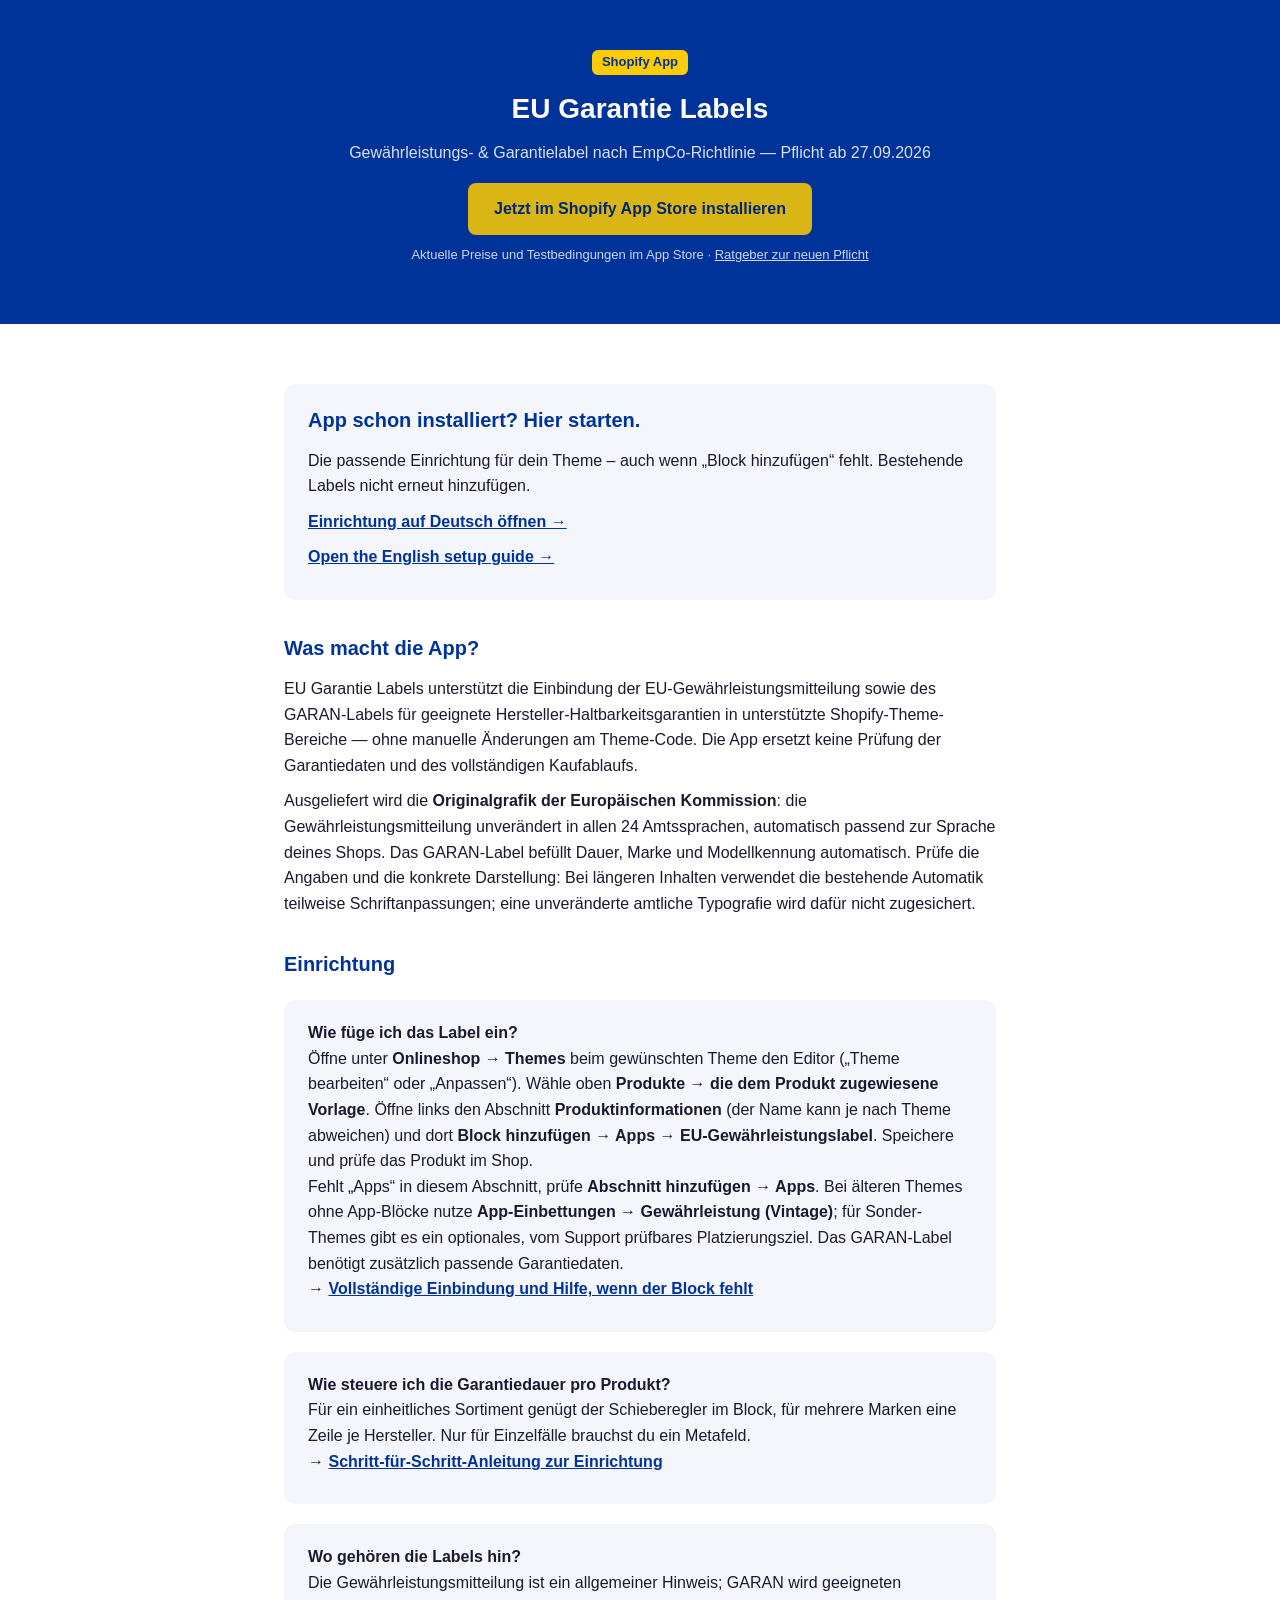
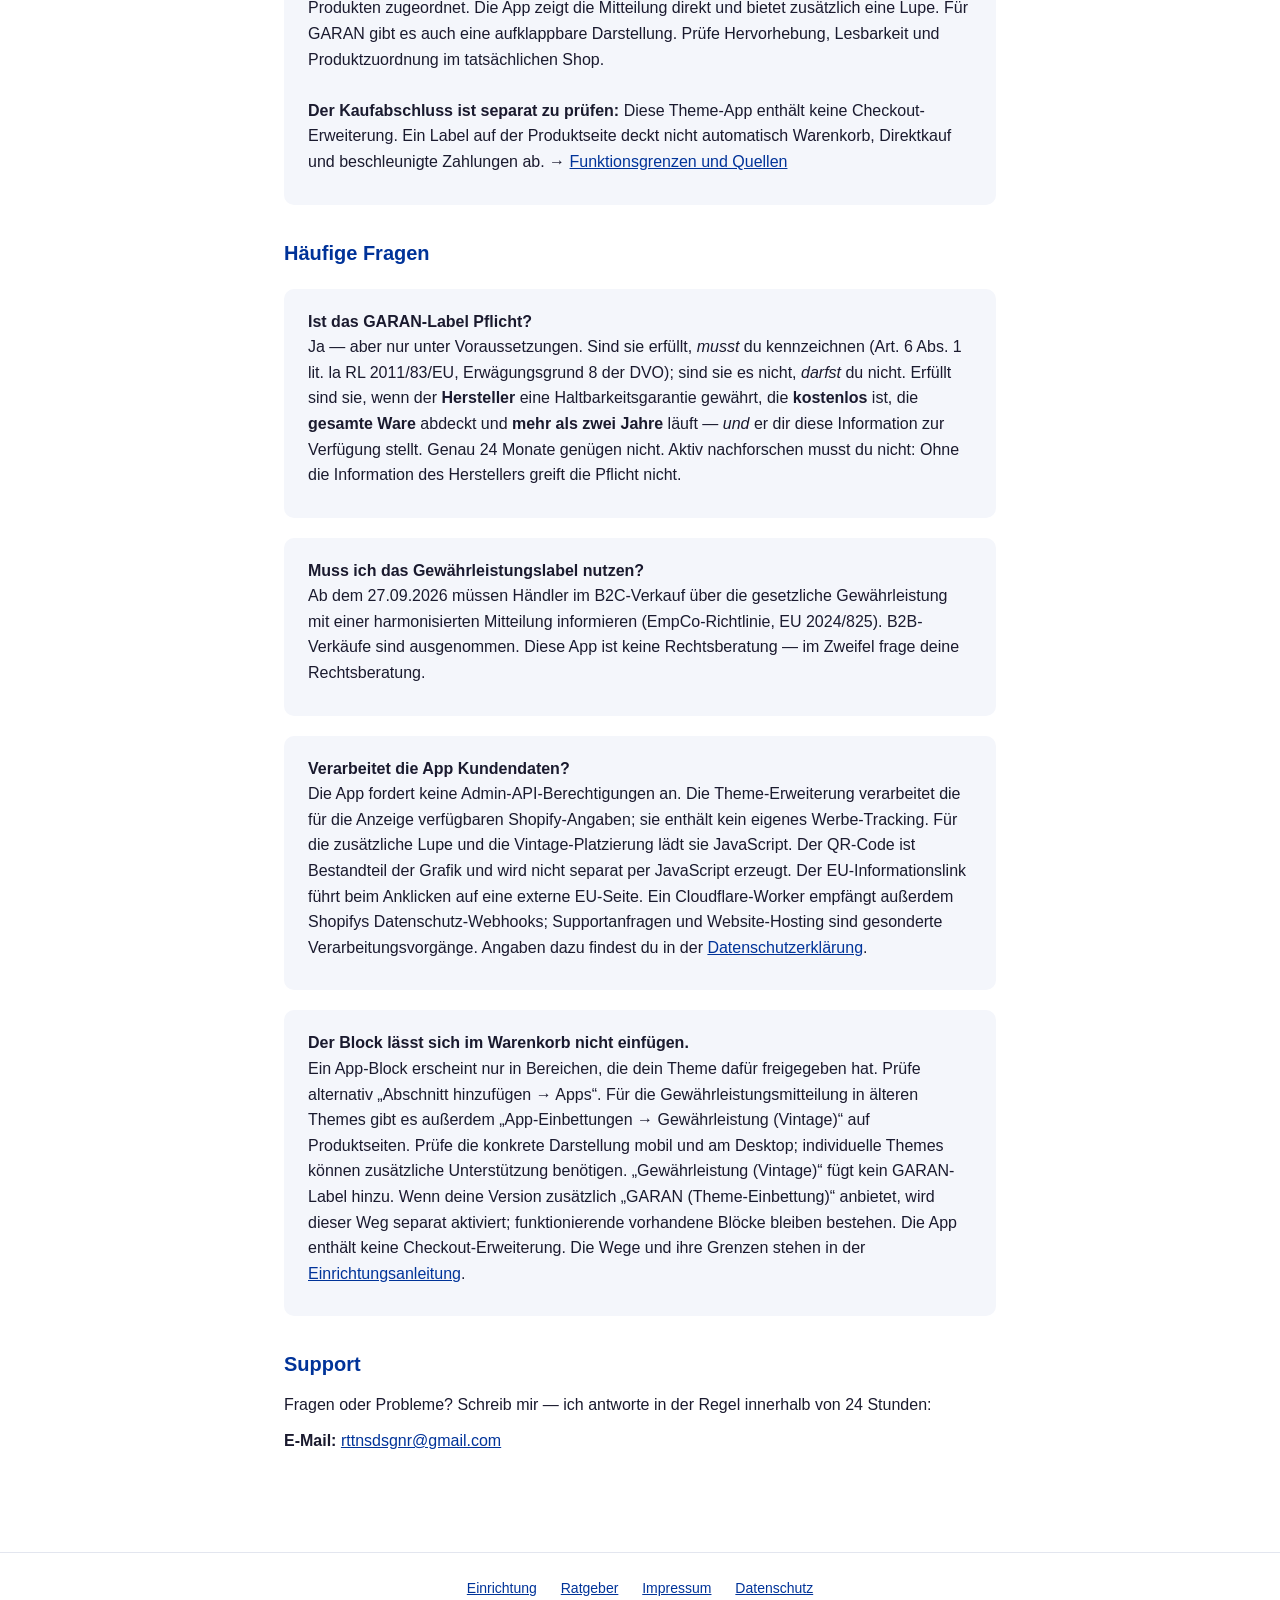
==== commit a98ee68b: "Add bilingual guided setup for app blocks and vintage embeds" ====
--- a/index.html
+++ b/index.html
@@ -3,7 +3,9 @@
 <head>
 <meta charset="UTF-8">
 <meta name="viewport" content="width=device-width, initial-scale=1">
+<meta name="referrer" content="no-referrer">
 <title>EU Garantie Labels — Support</title>
+<script src="setup.js" defer></script>
 <style>
   :root { --blau: #003399; --gelb: #FFCC00; }
   * { box-sizing: border-box; margin: 0; padding: 0; }
@@ -34,6 +36,12 @@
   <p style="margin-top:10px;font-size:13px;opacity:.8;">Aktuelle Preise und Testbedingungen im App Store · <a href="ratgeber.html" style="color:#fff;">Ratgeber zur neuen Pflicht</a></p>
 </header>
 <main>
+  <div class="karte">
+    <h2 style="margin-top:0;">App schon installiert? Hier starten.</h2>
+    <p>Die passende Einrichtung für dein Theme – auch wenn „Block hinzufügen“ fehlt. Bestehende Labels nicht erneut hinzufügen.</p>
+    <p><a href="setup.html?lang=de" data-setup-start data-language="de"><strong>Einrichtung auf Deutsch öffnen →</strong></a></p>
+    <p><a href="setup.html?lang=en" data-setup-start data-language="en" lang="en"><strong>Open the English setup guide →</strong></a></p>
+  </div>
   <h2>Was macht die App?</h2>
   <p>EU Garantie Labels unterstützt die Einbindung der EU-Gewährleistungsmitteilung sowie des GARAN-Labels für geeignete Hersteller-Haltbarkeitsgarantien in unterstützte Shopify-Theme-Bereiche — ohne manuelle Änderungen am Theme-Code. Die App ersetzt keine Prüfung der Garantiedaten und des vollständigen Kaufablaufs.</p>
   <p>Ausgeliefert wird die <strong>Originalgrafik der Europäischen Kommission</strong>: die Gewährleistungsmitteilung unverändert in allen 24 Amtssprachen, automatisch passend zur Sprache deines Shops. Das GARAN-Label befüllt Dauer, Marke und Modellkennung automatisch. Prüfe die Angaben und die konkrete Darstellung: Bei längeren Inhalten verwendet die bestehende Automatik teilweise Schriftanpassungen; eine unveränderte amtliche Typografie wird dafür nicht zugesichert.</p>
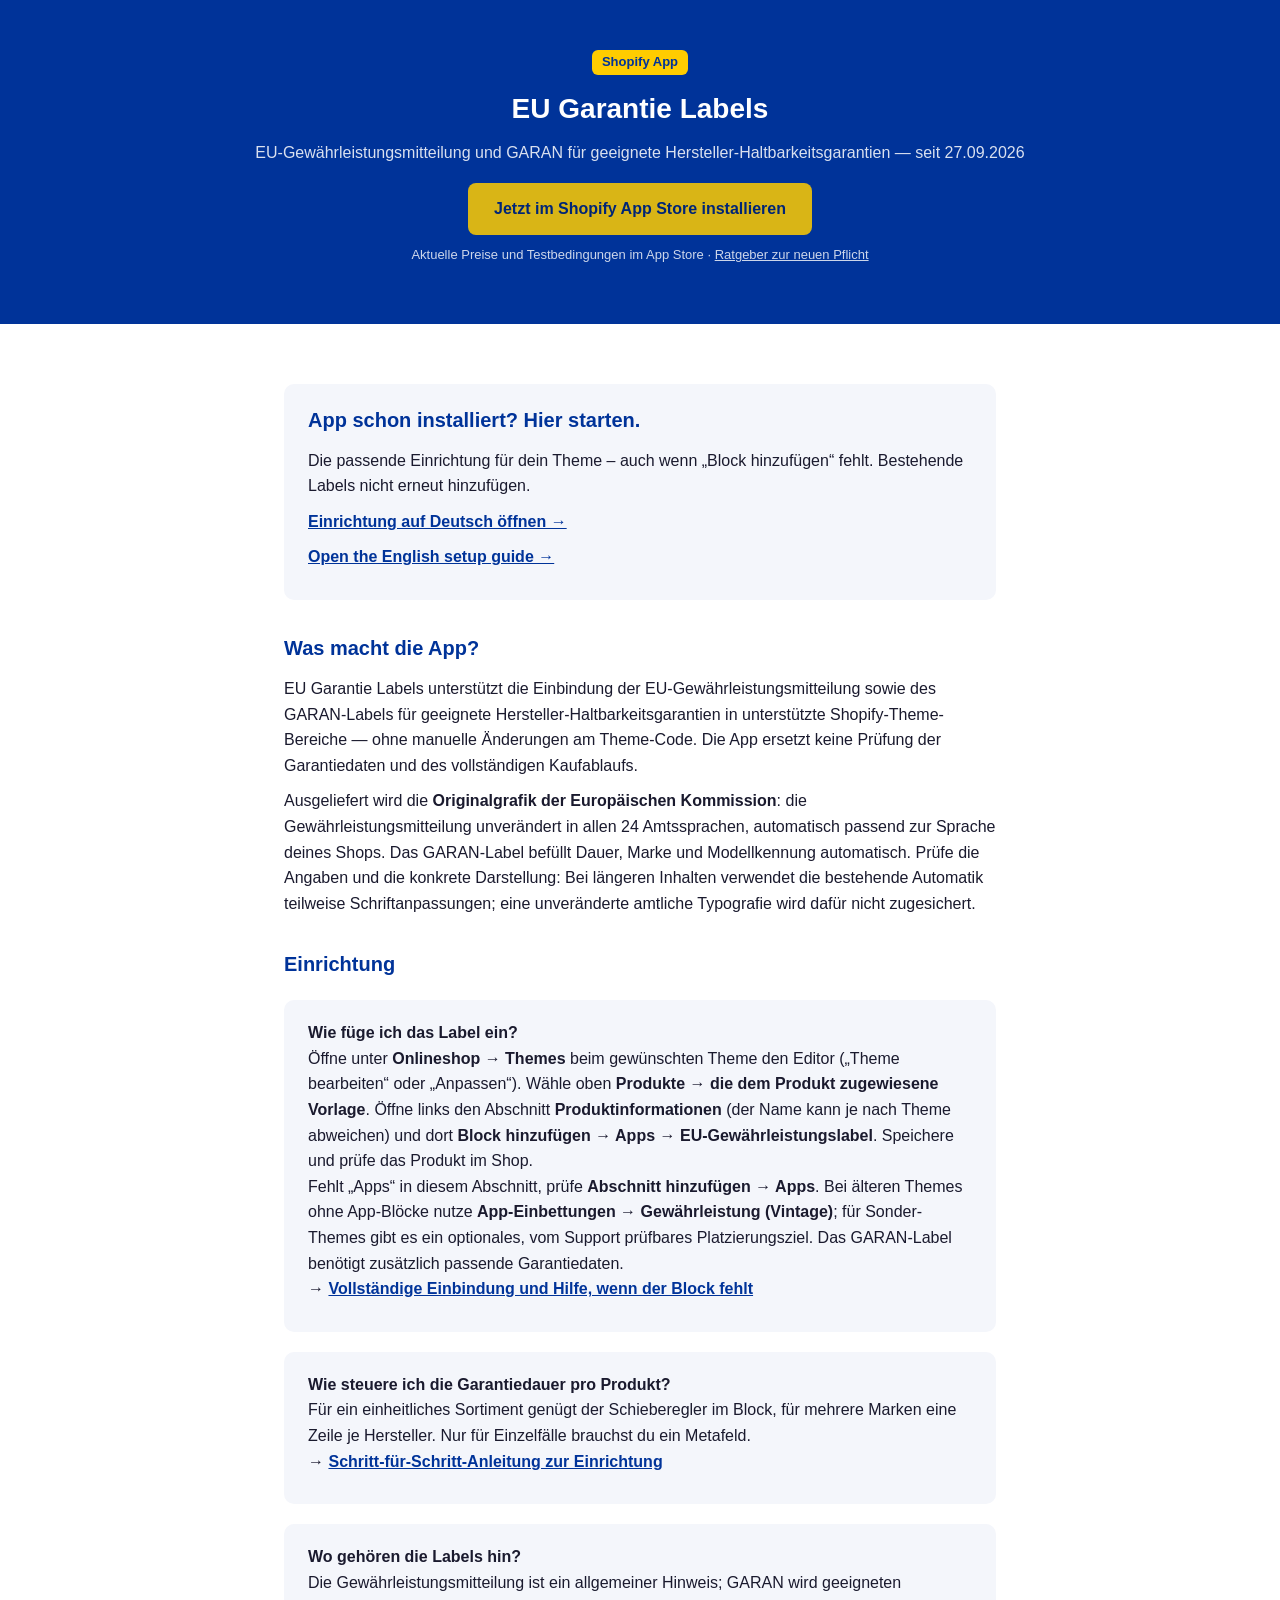
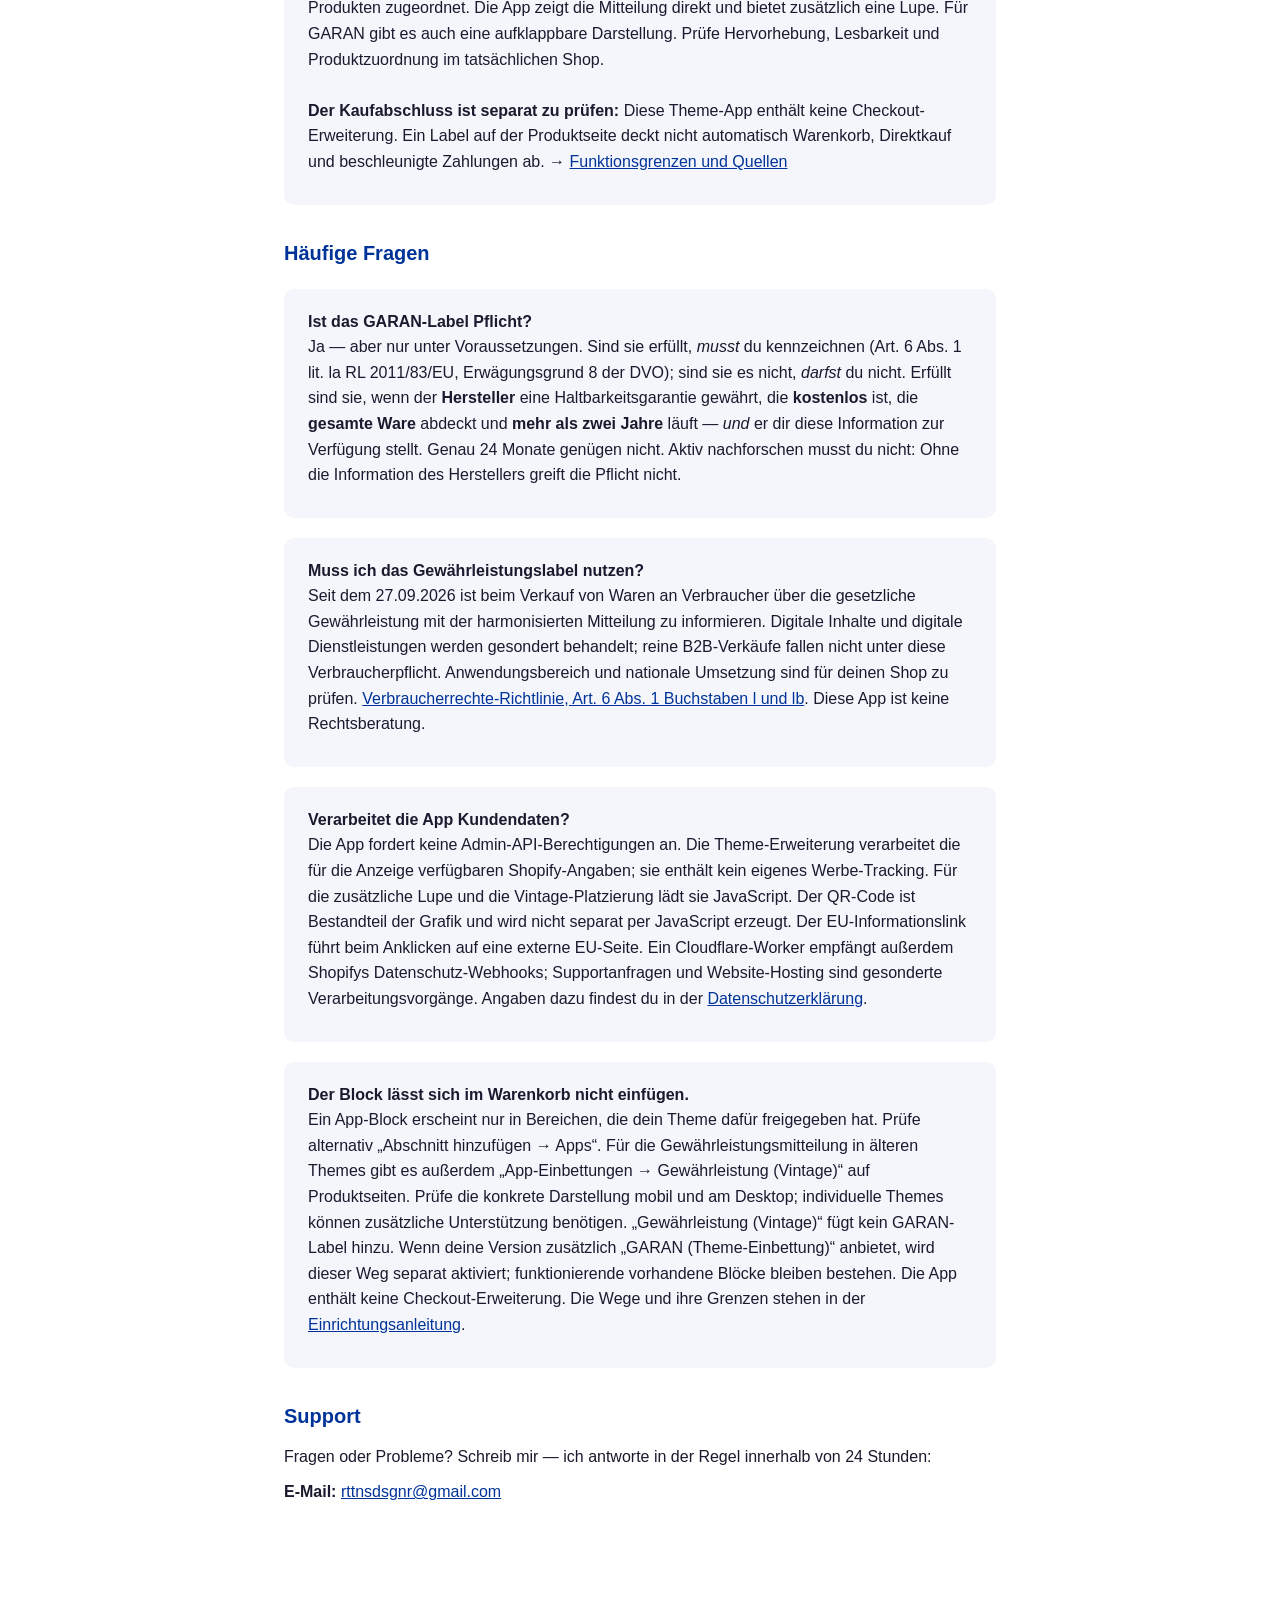
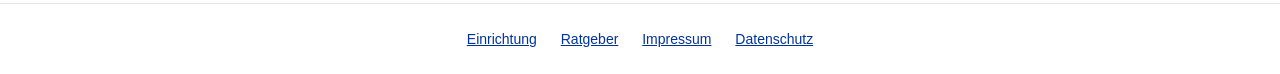
==== commit 3c1939fe: "Clarify goods scope and contract confirmation duties" ====
--- a/index.html
+++ b/index.html
@@ -29,7 +29,7 @@
 <header>
   <div class="badge">Shopify App</div>
   <h1>EU Garantie Labels</h1>
-  <p>Gewährleistungs- &amp; Garantielabel nach EmpCo-Richtlinie — Pflicht ab 27.09.2026</p>
+  <p>EU-Gewährleistungsmitteilung und GARAN für geeignete Hersteller-Haltbarkeitsgarantien — seit 27.09.2026</p>
   <p style="margin-top:18px;">
     <a href="https://apps.shopify.com/eu-garantie-labels" rel="noopener" style="display:inline-block;background:var(--gelb);color:#002370;font-weight:800;text-decoration:none;padding:13px 26px;border-radius:8px;">Jetzt im Shopify App Store installieren</a>
   </p>
@@ -71,7 +71,7 @@
   </div>
   <div class="karte">
     <p><strong>Muss ich das Gewährleistungslabel nutzen?</strong><br>
-    Ab dem 27.09.2026 müssen Händler im B2C-Verkauf über die gesetzliche Gewährleistung mit einer harmonisierten Mitteilung informieren (EmpCo-Richtlinie, EU 2024/825). B2B-Verkäufe sind ausgenommen. Diese App ist keine Rechtsberatung — im Zweifel frage deine Rechtsberatung.</p>
+    Seit dem 27.09.2026 ist beim Verkauf von Waren an Verbraucher über die gesetzliche Gewährleistung mit der harmonisierten Mitteilung zu informieren. Digitale Inhalte und digitale Dienstleistungen werden gesondert behandelt; reine B2B-Verkäufe fallen nicht unter diese Verbraucherpflicht. Anwendungsbereich und nationale Umsetzung sind für deinen Shop zu prüfen. <a href="https://eur-lex.europa.eu/legal-content/EN/TXT/?uri=CELEX:02011L0083-20260927">Verbraucherrechte-Richtlinie, Art. 6 Abs. 1 Buchstaben l und lb</a>. Diese App ist keine Rechtsberatung.</p>
   </div>
   <div class="karte">
     <p><strong>Verarbeitet die App Kundendaten?</strong><br>
